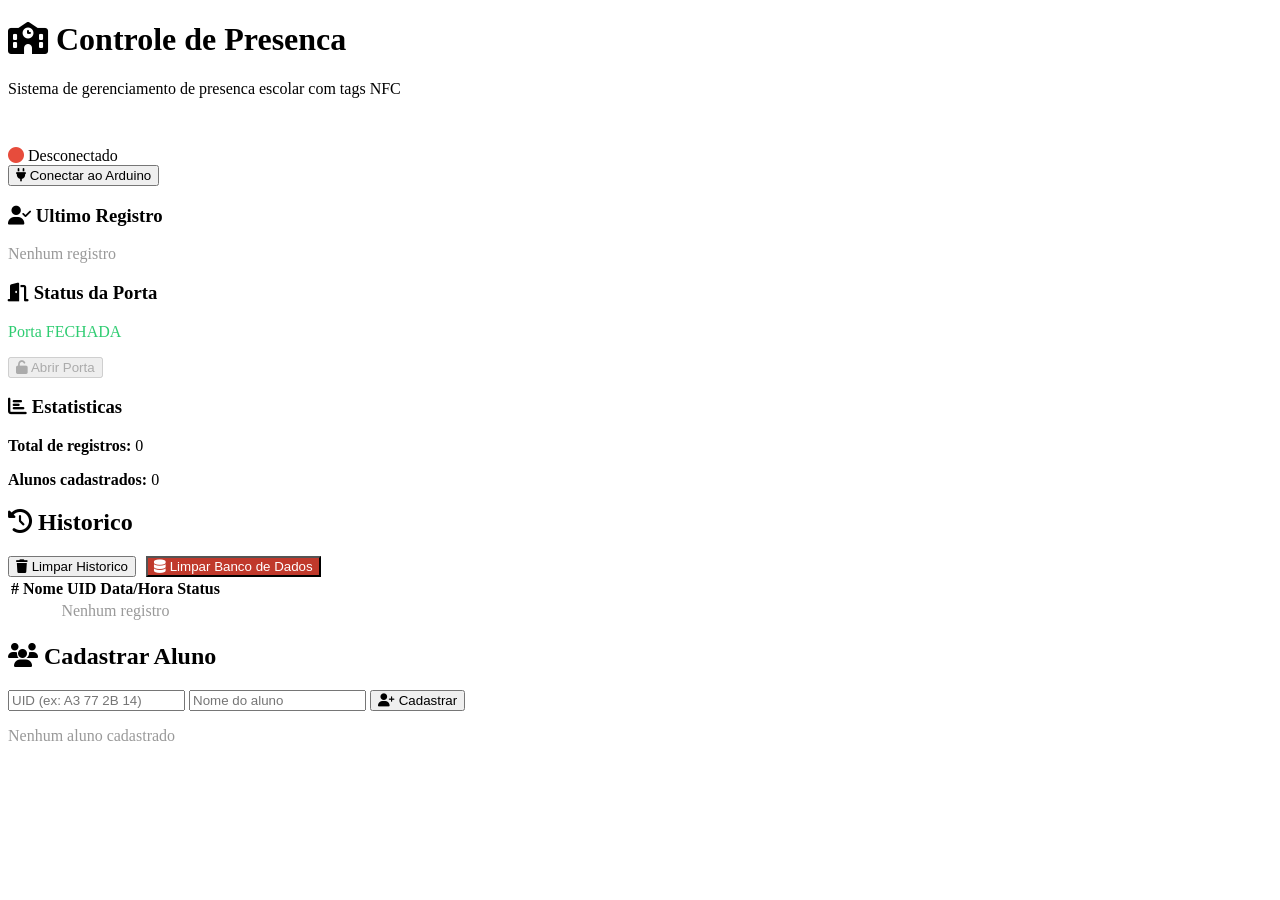
==== index.html @ 2f90388e "." ====
<!DOCTYPE html>
<html lang="pt-BR">
<head>
  <meta charset="UTF-8">
  <meta name="viewport" content="width=device-width, initial-scale=1.0">
  <title>Controle de Presenca - Escola</title>
  <link rel="stylesheet" href="css/style.css">
  <link rel="stylesheet" href="https://cdnjs.cloudflare.com/ajax/libs/font-awesome/6.4.0/css/all.min.css">
</head>
<body>
  <div class="container">
    <header>
      <h1><i class="fas fa-school"></i> Controle de Presenca</h1>
      <p>Sistema de gerenciamento de presenca escolar com tags NFC</p>
      <div id="firebase-status" style="font-size:0.9rem;background:rgba(255,255,255,0.2);padding:8px 15px;border-radius:5px;margin-top:10px;color:#fff;">
        Conectando ao Firebase...
      </div>
    </header>

    <div class="status-bar">
      <div id="connectionStatus">
        <i class="fas fa-circle" style="color: #e74c3c;"></i> Desconectado
      </div>
      <button id="connectBtn" class="btn btn-success">
        <i class="fas fa-plug"></i> Conectar ao Arduino
      </button>
    </div>

    <div class="dashboard">
      <div class="card">
        <h3><i class="fas fa-user-check"></i> Ultimo Registro</h3>
        <div id="ultimoAcesso">
          <p style="color: #999;">Nenhum registro</p>
        </div>
      </div>
      <div class="card">
        <h3><i class="fas fa-door-open"></i> Status da Porta</h3>
        <div id="statusPorta">
          <p style="color: #2ecc71;"> Porta FECHADA</p>
        </div>
        <button id="togglePortaBtn" class="btn btn-warning" disabled>
          <i class="fas fa-unlock"></i> Abrir Porta
        </button>
      </div>
      <div class="card">
        <h3><i class="fas fa-chart-bar"></i> Estatisticas</h3>
        <div id="estatisticas">
          <p><strong>Total de registros:</strong> <span id="totalAcessos">0</span></p>
          <p><strong>Alunos cadastrados:</strong> <span id="totalTags">0</span></p>
        </div>
      </div>
    </div>

    <div class="logs-section">
      <div class="logs-header">
        <h2><i class="fas fa-history"></i> Historico</h2>
        <div style="display:flex; gap:10px; flex-wrap:wrap;">
          <button id="limparLogsBtn" class="btn btn-danger">
            <i class="fas fa-trash"></i> Limpar Historico
          </button>
          <button id="limparFirebaseBtn" class="btn btn-danger" style="background:#c0392b;color:white;">
            <i class="fas fa-database"></i> Limpar Banco de Dados
          </button>
        </div>
      </div>
      <table>
        <thead>
          <tr><th>#</th><th>Nome</th><th>UID</th><th>Data/Hora</th><th>Status</th></tr>
        </thead>
        <tbody id="logsBody">
          <tr><td colspan="5" style="text-align:center;color:#999;">Nenhum registro</td></tr>
        </tbody>
      </table>
    </div>

    <div class="tags-section">
      <h2><i class="fas fa-users"></i> Cadastrar Aluno</h2>
      <div class="tags-control">
        <input type="text" id="novaTagUid" placeholder="UID (ex: A3 77 2B 14)" />
        <input type="text" id="novaTagNome" placeholder="Nome do aluno" />
        <button id="addTagBtn" class="btn btn-success"><i class="fas fa-user-plus"></i> Cadastrar</button>
      </div>
      <div id="tagsList">
        <p style="color: #999;">Nenhum aluno cadastrado</p>
      </div>
    </div>
  </div>

  <script src="js/script.js"></script>
</body>
</html>
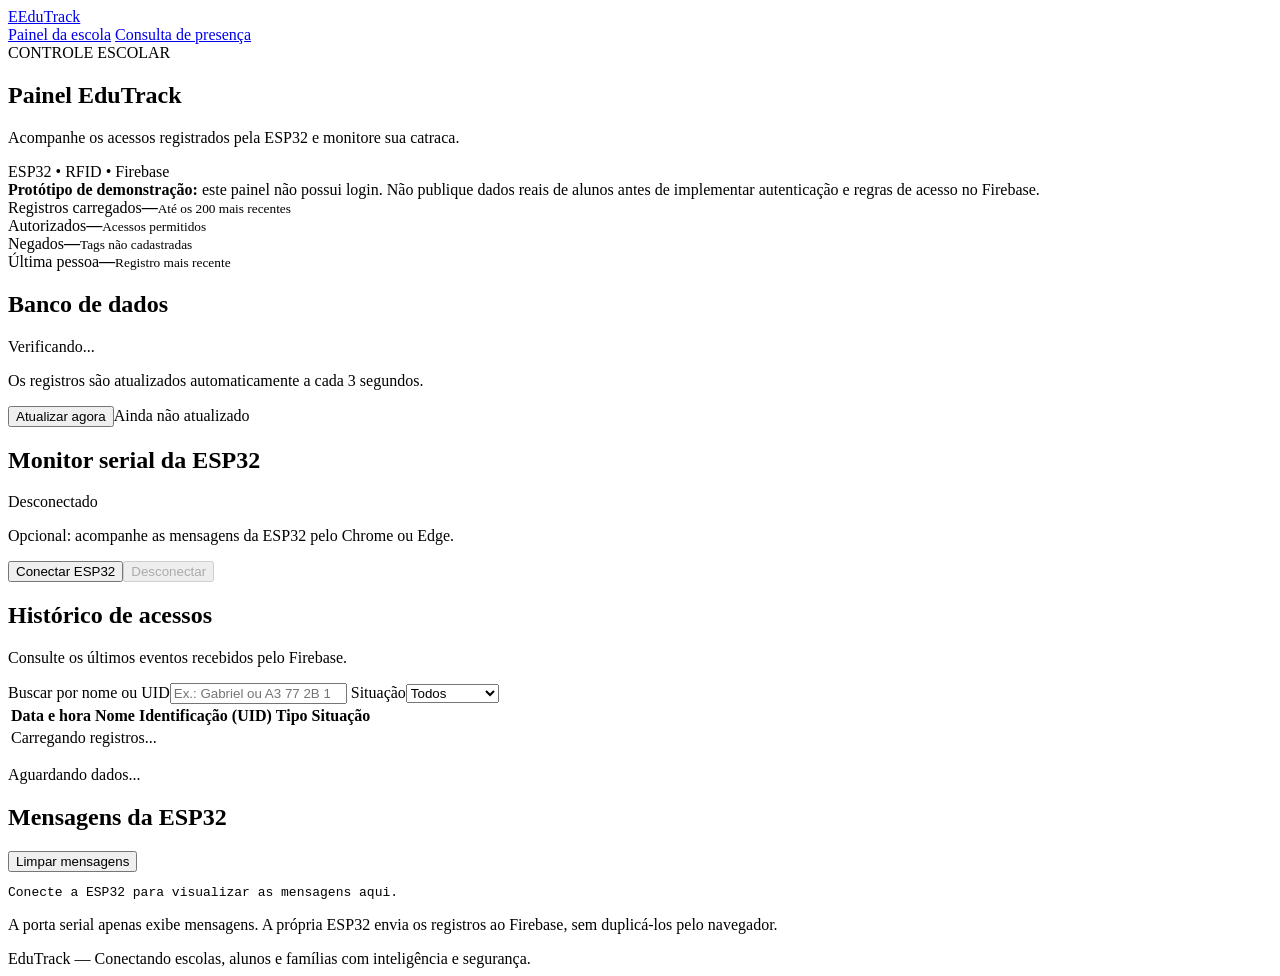
==== commit cf41570a: ".." ====
--- a/index.html
+++ b/index.html
@@ -1,91 +1,81 @@
+
 <!DOCTYPE html>
 <html lang="pt-BR">
 <head>
   <meta charset="UTF-8">
   <meta name="viewport" content="width=device-width, initial-scale=1.0">
-  <title>Controle de Presenca - Escola</title>
+  <meta name="description" content="Painel de controle do sistema escolar EduTrack">
+  <title>EduTrack | Controle da escola</title>
   <link rel="stylesheet" href="css/style.css">
-  <link rel="stylesheet" href="https://cdnjs.cloudflare.com/ajax/libs/font-awesome/6.4.0/css/all.min.css">
+  <script src="js/script.js" defer></script>
 </head>
 <body>
-  <div class="container">
-    <header>
-      <h1><i class="fas fa-school"></i> Controle de Presenca</h1>
-      <p>Sistema de gerenciamento de presenca escolar com tags NFC</p>
-      <div id="firebase-status" style="font-size:0.9rem;background:rgba(255,255,255,0.2);padding:8px 15px;border-radius:5px;margin-top:10px;color:#fff;">
-        Conectando ao Firebase...
+  <header class="topo">
+    <div class="container barra-topo">
+      <a class="marca" href="index.html"><span class="marca-icone">E</span>Edu<span>Track</span></a>
+      <nav class="navegacao" aria-label="Navegação principal">
+        <a class="ativo" href="index.html" aria-current="page">Painel da escola</a>
+        <a href="consulta.html">Consulta de presença</a>
+      </nav>
+    </div>
+  </header>
+
+  <main class="container">
+    <section class="apresentacao">
+      <div>
+        <span class="sobretitulo">CONTROLE ESCOLAR</span>
+        <h1>Painel EduTrack</h1>
+        <p>Acompanhe os acessos registrados pela ESP32 e monitore sua catraca.</p>
       </div>
-    </header>
+      <div class="selo">ESP32 • RFID • Firebase</div>
+    </section>
 
-    <div class="status-bar">
-      <div id="connectionStatus">
-        <i class="fas fa-circle" style="color: #e74c3c;"></i> Desconectado
-      </div>
-      <button id="connectBtn" class="btn btn-success">
-        <i class="fas fa-plug"></i> Conectar ao Arduino
-      </button>
+    <div class="aviso" role="note">
+      <strong>Protótipo de demonstração:</strong> este painel não possui login. Não publique dados reais de alunos antes de implementar autenticação e regras de acesso no Firebase.
     </div>
 
-    <div class="dashboard">
-      <div class="card">
-        <h3><i class="fas fa-user-check"></i> Ultimo Registro</h3>
-        <div id="ultimoAcesso">
-          <p style="color: #999;">Nenhum registro</p>
-        </div>
+    <section class="metricas" aria-label="Resumo dos registros carregados">
+      <article class="cartao metrica"><span>Registros carregados</span><strong id="totalRegistros">—</strong><small>Até os 200 mais recentes</small></article>
+      <article class="cartao metrica"><span>Autorizados</span><strong id="totalAutorizados">—</strong><small>Acessos permitidos</small></article>
+      <article class="cartao metrica"><span>Negados</span><strong id="totalNegados">—</strong><small>Tags não cadastradas</small></article>
+      <article class="cartao metrica"><span>Última pessoa</span><strong id="ultimoAcesso" class="nome-metrica">—</strong><small>Registro mais recente</small></article>
+    </section>
+
+    <section class="grade-paineis" aria-label="Estado das conexões">
+      <article class="cartao painel">
+        <div class="painel-cabecalho"><h2>Banco de dados</h2><span id="statusFirebase" class="indicador">Verificando...</span></div>
+        <p>Os registros são atualizados automaticamente a cada 3 segundos.</p>
+        <div class="linha-acoes"><button id="btnAtualizar" class="botao" type="button">Atualizar agora</button><span id="atualizadoEm" class="texto-suave">Ainda não atualizado</span></div>
+      </article>
+      <article class="cartao painel">
+        <div class="painel-cabecalho"><h2>Monitor serial da ESP32</h2><span id="statusSerial" class="indicador">Desconectado</span></div>
+        <p>Opcional: acompanhe as mensagens da ESP32 pelo Chrome ou Edge.</p>
+        <div class="linha-acoes"><button id="btnConectar" class="botao" type="button">Conectar ESP32</button><button id="btnDesconectar" class="botao botao-secundario" type="button" disabled>Desconectar</button></div>
+      </article>
+    </section>
+
+    <section class="cartao secao-tabela">
+      <div class="secao-titulo"><div><h2>Histórico de acessos</h2><p>Consulte os últimos eventos recebidos pelo Firebase.</p></div></div>
+      <div class="filtros">
+        <label class="campo">Buscar por nome ou UID<input id="filtroBusca" type="search" placeholder="Ex.: Gabriel ou A3 77 2B 14" autocomplete="off"></label>
+        <label class="campo">Situação<select id="filtroStatus"><option value="TODOS">Todos</option><option value="AUTORIZADO">Autorizados</option><option value="NEGADO">Negados</option></select></label>
       </div>
-      <div class="card">
-        <h3><i class="fas fa-door-open"></i> Status da Porta</h3>
-        <div id="statusPorta">
-          <p style="color: #2ecc71;"> Porta FECHADA</p>
-        </div>
-        <button id="togglePortaBtn" class="btn btn-warning" disabled>
-          <i class="fas fa-unlock"></i> Abrir Porta
-        </button>
+      <div class="tabela-scroll">
+        <table>
+          <thead><tr><th>Data e hora</th><th>Nome</th><th>Identificação (UID)</th><th>Tipo</th><th>Situação</th></tr></thead>
+          <tbody id="tabelaRegistros"><tr><td colspan="5" class="vazio">Carregando registros...</td></tr></tbody>
+        </table>
       </div>
-      <div class="card">
-        <h3><i class="fas fa-chart-bar"></i> Estatisticas</h3>
-        <div id="estatisticas">
-          <p><strong>Total de registros:</strong> <span id="totalAcessos">0</span></p>
-          <p><strong>Alunos cadastrados:</strong> <span id="totalTags">0</span></p>
-        </div>
-      </div>
-    </div>
+      <p class="rodape-tabela" id="infoTabela" aria-live="polite">Aguardando dados...</p>
+    </section>
 
-    <div class="logs-section">
-      <div class="logs-header">
-        <h2><i class="fas fa-history"></i> Historico</h2>
-        <div style="display:flex; gap:10px; flex-wrap:wrap;">
-          <button id="limparLogsBtn" class="btn btn-danger">
-            <i class="fas fa-trash"></i> Limpar Historico
-          </button>
-          <button id="limparFirebaseBtn" class="btn btn-danger" style="background:#c0392b;color:white;">
-            <i class="fas fa-database"></i> Limpar Banco de Dados
-          </button>
-        </div>
-      </div>
-      <table>
-        <thead>
-          <tr><th>#</th><th>Nome</th><th>UID</th><th>Data/Hora</th><th>Status</th></tr>
-        </thead>
-        <tbody id="logsBody">
-          <tr><td colspan="5" style="text-align:center;color:#999;">Nenhum registro</td></tr>
-        </tbody>
-      </table>
-    </div>
+    <section class="cartao painel painel-serial">
+      <div class="painel-cabecalho"><h2>Mensagens da ESP32</h2><button id="btnLimparLog" class="botao botao-secundario" type="button">Limpar mensagens</button></div>
+      <pre id="logSerial" class="terminal" aria-live="off">Conecte a ESP32 para visualizar as mensagens aqui.</pre>
+      <p class="texto-suave">A porta serial apenas exibe mensagens. A própria ESP32 envia os registros ao Firebase, sem duplicá-los pelo navegador.</p>
+    </section>
+  </main>
 
-    <div class="tags-section">
-      <h2><i class="fas fa-users"></i> Cadastrar Aluno</h2>
-      <div class="tags-control">
-        <input type="text" id="novaTagUid" placeholder="UID (ex: A3 77 2B 14)" />
-        <input type="text" id="novaTagNome" placeholder="Nome do aluno" />
-        <button id="addTagBtn" class="btn btn-success"><i class="fas fa-user-plus"></i> Cadastrar</button>
-      </div>
-      <div id="tagsList">
-        <p style="color: #999;">Nenhum aluno cadastrado</p>
-      </div>
-    </div>
-  </div>
-
-  <script src="js/script.js"></script>
+  <footer class="rodape">EduTrack — Conectando escolas, alunos e famílias com inteligência e segurança.</footer>
 </body>
-</html>+</html>
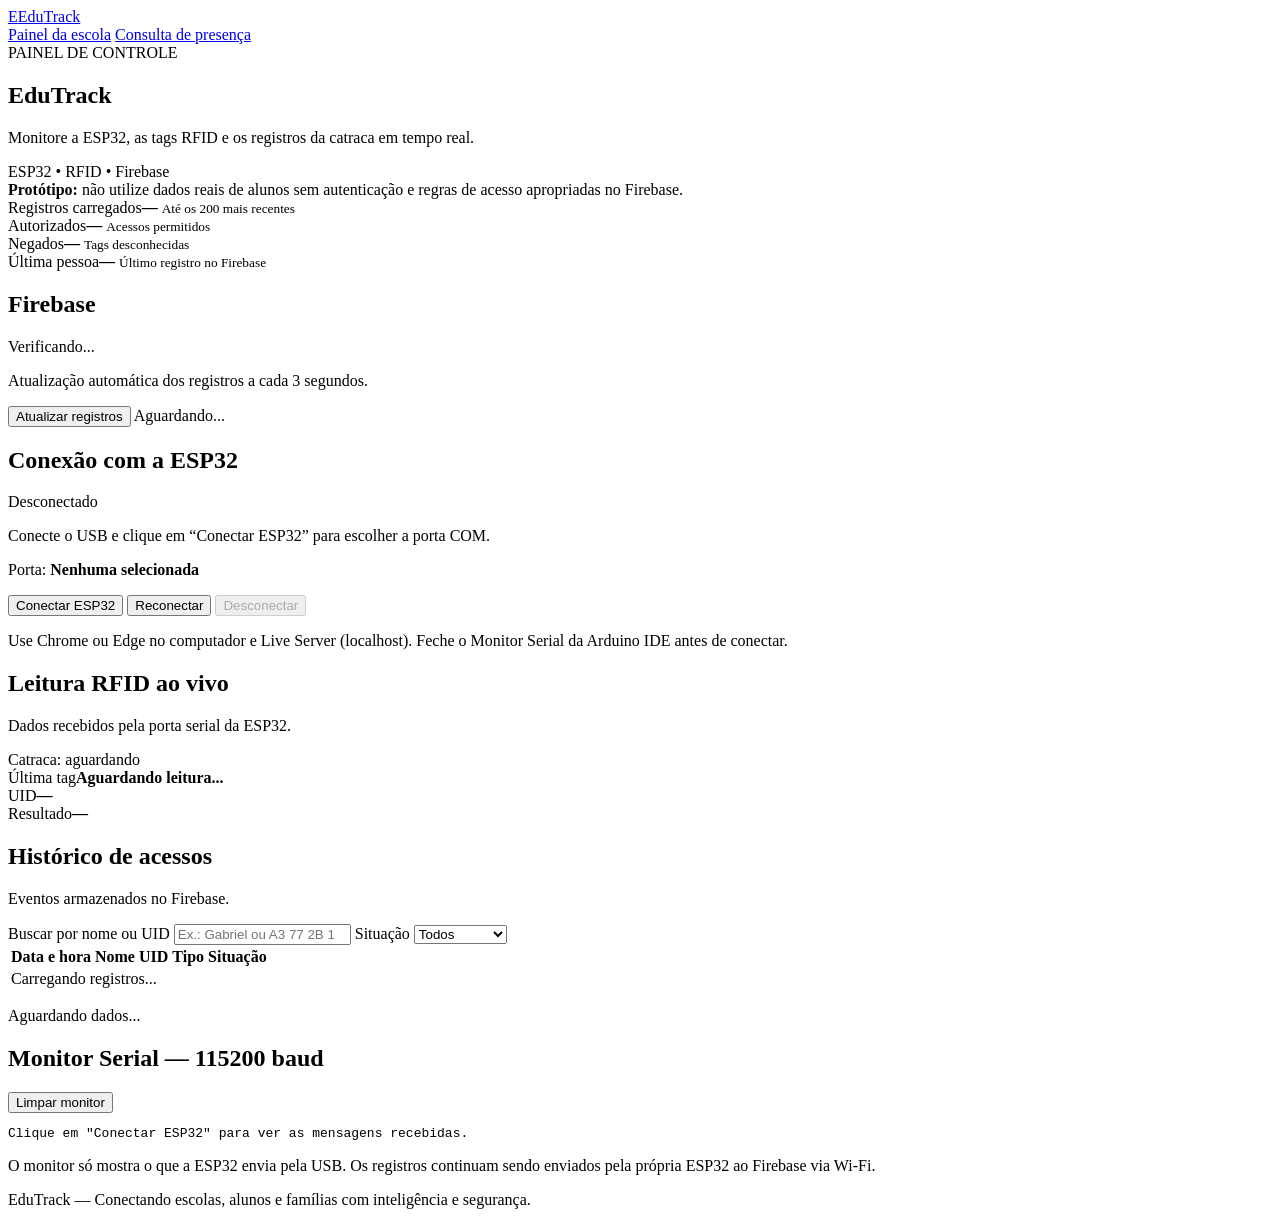
==== commit 1dcd0899: "..." ====
--- a/index.html
+++ b/index.html
@@ -1,18 +1,19 @@
-
 <!DOCTYPE html>
 <html lang="pt-BR">
 <head>
   <meta charset="UTF-8">
   <meta name="viewport" content="width=device-width, initial-scale=1.0">
-  <meta name="description" content="Painel de controle do sistema escolar EduTrack">
-  <title>EduTrack | Controle da escola</title>
+  <meta name="description" content="Painel EduTrack de controle escolar com ESP32 e RFID">
+  <title>EduTrack | Controle da Escola</title>
   <link rel="stylesheet" href="css/style.css">
   <script src="js/script.js" defer></script>
 </head>
 <body>
   <header class="topo">
     <div class="container barra-topo">
-      <a class="marca" href="index.html"><span class="marca-icone">E</span>Edu<span>Track</span></a>
+      <a class="marca" href="index.html">
+        <span class="marca-icone">E</span>Edu<span>Track</span>
+      </a>
       <nav class="navegacao" aria-label="Navegação principal">
         <a class="ativo" href="index.html" aria-current="page">Painel da escola</a>
         <a href="consulta.html">Consulta de presença</a>
@@ -23,56 +24,114 @@
   <main class="container">
     <section class="apresentacao">
       <div>
-        <span class="sobretitulo">CONTROLE ESCOLAR</span>
-        <h1>Painel EduTrack</h1>
-        <p>Acompanhe os acessos registrados pela ESP32 e monitore sua catraca.</p>
+        <span class="sobretitulo">PAINEL DE CONTROLE</span>
+        <h1>EduTrack</h1>
+        <p>Monitore a ESP32, as tags RFID e os registros da catraca em tempo real.</p>
       </div>
       <div class="selo">ESP32 • RFID • Firebase</div>
     </section>
 
     <div class="aviso" role="note">
-      <strong>Protótipo de demonstração:</strong> este painel não possui login. Não publique dados reais de alunos antes de implementar autenticação e regras de acesso no Firebase.
+      <strong>Protótipo:</strong> não utilize dados reais de alunos sem autenticação
+      e regras de acesso apropriadas no Firebase.
     </div>
 
-    <section class="metricas" aria-label="Resumo dos registros carregados">
-      <article class="cartao metrica"><span>Registros carregados</span><strong id="totalRegistros">—</strong><small>Até os 200 mais recentes</small></article>
-      <article class="cartao metrica"><span>Autorizados</span><strong id="totalAutorizados">—</strong><small>Acessos permitidos</small></article>
-      <article class="cartao metrica"><span>Negados</span><strong id="totalNegados">—</strong><small>Tags não cadastradas</small></article>
-      <article class="cartao metrica"><span>Última pessoa</span><strong id="ultimoAcesso" class="nome-metrica">—</strong><small>Registro mais recente</small></article>
+    <section class="metricas" aria-label="Resumo dos registros do Firebase">
+      <article class="cartao metrica">
+        <span>Registros carregados</span><strong id="totalRegistros">—</strong>
+        <small>Até os 200 mais recentes</small>
+      </article>
+      <article class="cartao metrica">
+        <span>Autorizados</span><strong id="totalAutorizados">—</strong>
+        <small>Acessos permitidos</small>
+      </article>
+      <article class="cartao metrica">
+        <span>Negados</span><strong id="totalNegados">—</strong>
+        <small>Tags desconhecidas</small>
+      </article>
+      <article class="cartao metrica">
+        <span>Última pessoa</span><strong id="ultimoAcesso" class="nome-metrica">—</strong>
+        <small>Último registro no Firebase</small>
+      </article>
     </section>
 
     <section class="grade-paineis" aria-label="Estado das conexões">
       <article class="cartao painel">
-        <div class="painel-cabecalho"><h2>Banco de dados</h2><span id="statusFirebase" class="indicador">Verificando...</span></div>
-        <p>Os registros são atualizados automaticamente a cada 3 segundos.</p>
-        <div class="linha-acoes"><button id="btnAtualizar" class="botao" type="button">Atualizar agora</button><span id="atualizadoEm" class="texto-suave">Ainda não atualizado</span></div>
+        <div class="painel-cabecalho">
+          <h2>Firebase</h2>
+          <span id="statusFirebase" class="indicador">Verificando...</span>
+        </div>
+        <p>Atualização automática dos registros a cada 3 segundos.</p>
+        <div class="linha-acoes">
+          <button id="btnAtualizar" class="botao" type="button">Atualizar registros</button>
+          <span id="atualizadoEm" class="texto-suave">Aguardando...</span>
+        </div>
       </article>
-      <article class="cartao painel">
-        <div class="painel-cabecalho"><h2>Monitor serial da ESP32</h2><span id="statusSerial" class="indicador">Desconectado</span></div>
-        <p>Opcional: acompanhe as mensagens da ESP32 pelo Chrome ou Edge.</p>
-        <div class="linha-acoes"><button id="btnConectar" class="botao" type="button">Conectar ESP32</button><button id="btnDesconectar" class="botao botao-secundario" type="button" disabled>Desconectar</button></div>
+
+      <article class="cartao painel painel-conexao">
+        <div class="painel-cabecalho">
+          <h2>Conexão com a ESP32</h2>
+          <span id="statusSerial" class="indicador" role="status">Desconectado</span>
+        </div>
+        <p id="mensagemSerial">Conecte o USB e clique em “Conectar ESP32” para escolher a porta COM.</p>
+        <p class="porta-conectada">Porta: <strong id="nomePortaSerial">Nenhuma selecionada</strong></p>
+        <div class="linha-acoes">
+          <button id="btnConectar" class="botao" type="button">Conectar ESP32</button>
+          <button id="btnReconectar" class="botao botao-secundario" type="button">Reconectar</button>
+          <button id="btnDesconectar" class="botao botao-secundario" type="button" disabled>Desconectar</button>
+        </div>
+        <p class="dica-serial">Use Chrome ou Edge no computador e Live Server (localhost). Feche o Monitor Serial da Arduino IDE antes de conectar.</p>
       </article>
     </section>
 
+    <section class="cartao painel leitura-ao-vivo" aria-label="Último evento da porta serial">
+      <div class="secao-titulo">
+        <div><h2>Leitura RFID ao vivo</h2><p>Dados recebidos pela porta serial da ESP32.</p></div>
+        <span id="statusCatraca" class="indicador">Catraca: aguardando</span>
+      </div>
+      <div class="ao-vivo-dados">
+        <div><span>Última tag</span><strong id="ultimaTagSerial">Aguardando leitura...</strong></div>
+        <div><span>UID</span><strong id="ultimoUidSerial">—</strong></div>
+        <div><span>Resultado</span><strong id="ultimoStatusSerial">—</strong></div>
+      </div>
+    </section>
+
     <section class="cartao secao-tabela">
-      <div class="secao-titulo"><div><h2>Histórico de acessos</h2><p>Consulte os últimos eventos recebidos pelo Firebase.</p></div></div>
+      <div class="secao-titulo">
+        <div><h2>Histórico de acessos</h2><p>Eventos armazenados no Firebase.</p></div>
+      </div>
       <div class="filtros">
-        <label class="campo">Buscar por nome ou UID<input id="filtroBusca" type="search" placeholder="Ex.: Gabriel ou A3 77 2B 14" autocomplete="off"></label>
-        <label class="campo">Situação<select id="filtroStatus"><option value="TODOS">Todos</option><option value="AUTORIZADO">Autorizados</option><option value="NEGADO">Negados</option></select></label>
+        <label class="campo">Buscar por nome ou UID
+          <input id="filtroBusca" type="search" placeholder="Ex.: Gabriel ou A3 77 2B 14" autocomplete="off">
+        </label>
+        <label class="campo">Situação
+          <select id="filtroStatus">
+            <option value="TODOS">Todos</option>
+            <option value="AUTORIZADO">Autorizados</option>
+            <option value="NEGADO">Negados</option>
+          </select>
+        </label>
       </div>
       <div class="tabela-scroll">
         <table>
-          <thead><tr><th>Data e hora</th><th>Nome</th><th>Identificação (UID)</th><th>Tipo</th><th>Situação</th></tr></thead>
-          <tbody id="tabelaRegistros"><tr><td colspan="5" class="vazio">Carregando registros...</td></tr></tbody>
+          <thead>
+            <tr><th>Data e hora</th><th>Nome</th><th>UID</th><th>Tipo</th><th>Situação</th></tr>
+          </thead>
+          <tbody id="tabelaRegistros">
+            <tr><td colspan="5" class="vazio">Carregando registros...</td></tr>
+          </tbody>
         </table>
       </div>
       <p class="rodape-tabela" id="infoTabela" aria-live="polite">Aguardando dados...</p>
     </section>
 
     <section class="cartao painel painel-serial">
-      <div class="painel-cabecalho"><h2>Mensagens da ESP32</h2><button id="btnLimparLog" class="botao botao-secundario" type="button">Limpar mensagens</button></div>
-      <pre id="logSerial" class="terminal" aria-live="off">Conecte a ESP32 para visualizar as mensagens aqui.</pre>
-      <p class="texto-suave">A porta serial apenas exibe mensagens. A própria ESP32 envia os registros ao Firebase, sem duplicá-los pelo navegador.</p>
+      <div class="painel-cabecalho">
+        <h2>Monitor Serial — 115200 baud</h2>
+        <button id="btnLimparLog" class="botao botao-secundario" type="button">Limpar monitor</button>
+      </div>
+      <pre id="logSerial" class="terminal">Clique em "Conectar ESP32" para ver as mensagens recebidas.</pre>
+      <p class="texto-suave">O monitor só mostra o que a ESP32 envia pela USB. Os registros continuam sendo enviados pela própria ESP32 ao Firebase via Wi-Fi.</p>
     </section>
   </main>
 
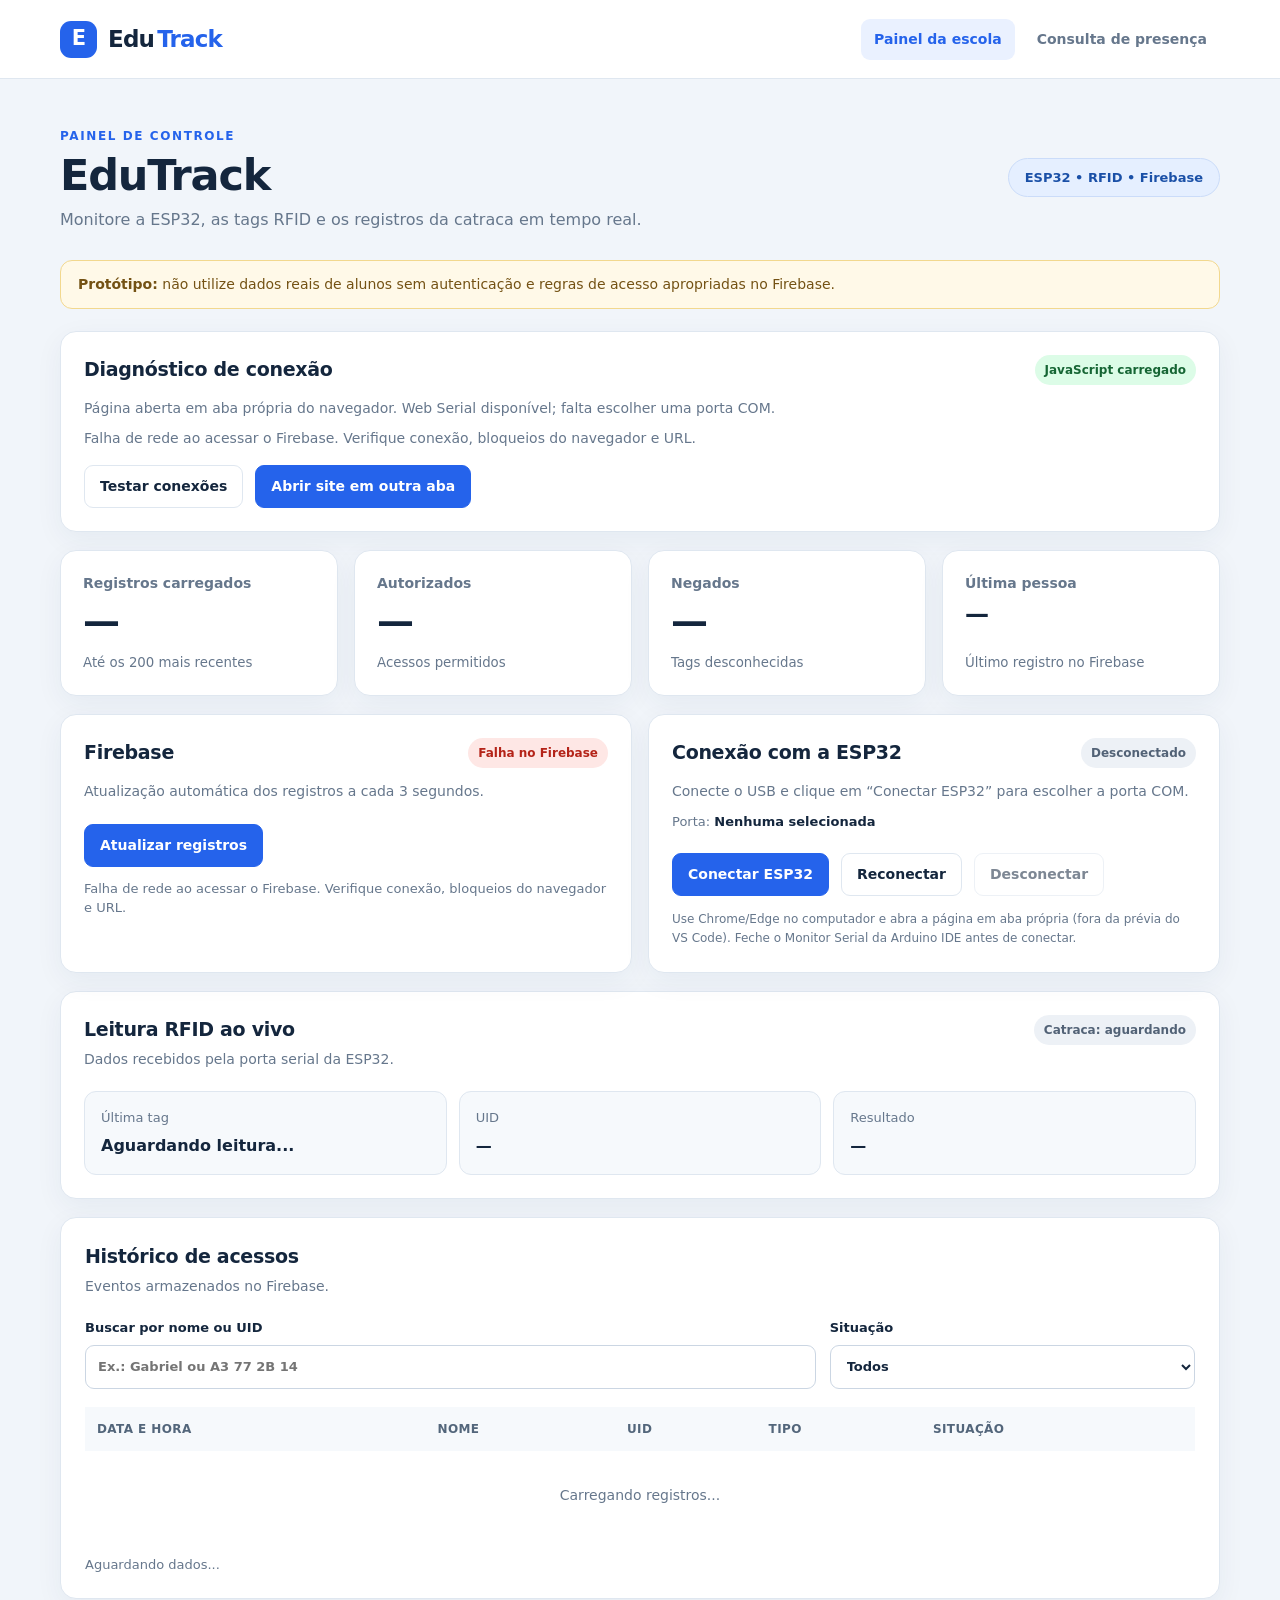
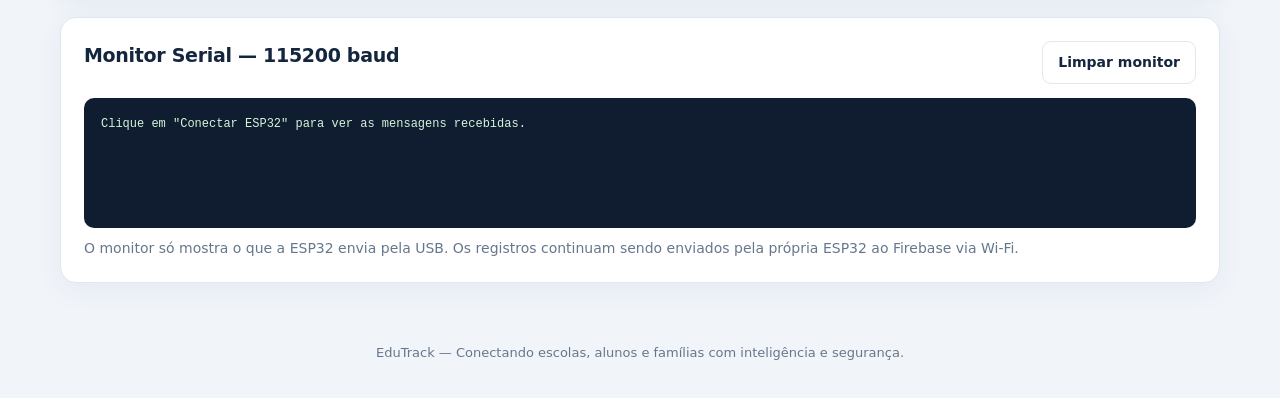
==== commit 62b1e729: "." ====
--- a/index.html
+++ b/index.html
@@ -5,8 +5,160 @@
   <meta name="viewport" content="width=device-width, initial-scale=1.0">
   <meta name="description" content="Painel EduTrack de controle escolar com ESP32 e RFID">
   <title>EduTrack | Controle da Escola</title>
-  <link rel="stylesheet" href="css/style.css">
-  <script src="js/script.js" defer></script>
+  <style>
+:root {
+  color-scheme: light;
+  --fundo: #f1f5fa;
+  --cartao: #ffffff;
+  --texto: #14263d;
+  --suave: #66778c;
+  --azul: #2563eb;
+  --azul-escuro: #174bb6;
+  --borda: #dfe7f0;
+  --verde: #15803d;
+  --vermelho: #b42318;
+  --sombra: 0 8px 28px rgba(24, 48, 83, .055);
+}
+
+* { box-sizing: border-box; }
+html { scroll-behavior: smooth; }
+body { margin: 0; background: var(--fundo); color: var(--texto); font: 16px/1.5 system-ui, -apple-system, BlinkMacSystemFont, "Segoe UI", sans-serif; }
+a { color: inherit; }
+button, input, select { font: inherit; }
+button { cursor: pointer; }
+button:disabled { cursor: not-allowed; opacity: .55; }
+.container { width: min(1160px, calc(100% - 36px)); margin: 0 auto; }
+
+.topo { background: #fff; border-bottom: 1px solid var(--borda); }
+.barra-topo { display: flex; align-items: center; justify-content: space-between; gap: 24px; min-height: 78px; }
+.marca { display: inline-flex; align-items: center; gap: 3px; text-decoration: none; font-size: 23px; font-weight: 800; letter-spacing: -.8px; white-space: nowrap; }
+.marca > span:last-child { color: var(--azul); }
+.marca-icone { display: grid; place-items: center; width: 37px; height: 37px; margin-right: 8px; border-radius: 11px; background: var(--azul); color: #fff; font-size: 21px; }
+.navegacao { display: flex; align-items: center; flex-wrap: wrap; gap: 9px; }
+.navegacao a { color: var(--suave); text-decoration: none; font-size: 14px; font-weight: 650; padding: 10px 13px; border-radius: 9px; }
+.navegacao a:hover, .navegacao a.ativo { color: var(--azul); background: #eaf1ff; }
+
+.apresentacao { display: flex; align-items: center; justify-content: space-between; gap: 20px; padding: 44px 0 28px; }
+.sobretitulo { font-size: 12px; color: var(--azul); font-weight: 800; letter-spacing: 1.6px; }
+h1 { margin: 4px 0 8px; font-size: clamp(30px, 4vw, 43px); line-height: 1.15; letter-spacing: -1.2px; }
+h2 { font-size: 19px; letter-spacing: -.3px; margin: 0 0 6px; }
+p { margin: 0; }
+.apresentacao p, .painel p, .bloco-consulta > p, .secao-titulo p { color: var(--suave); }
+.selo { background: #e5efff; color: #1a50a7; border: 1px solid #cbdcf9; border-radius: 30px; padding: 9px 16px; font-weight: 750; font-size: 13px; white-space: nowrap; }
+.aviso { border: 1px solid #f2d88e; background: #fff9e8; border-radius: 12px; color: #745214; padding: 13px 17px; margin-bottom: 22px; font-size: 14px; }
+.cartao { background: var(--cartao); border: 1px solid var(--borda); border-radius: 16px; box-shadow: var(--sombra); }
+
+.metricas { display: grid; grid-template-columns: repeat(4, minmax(0, 1fr)); gap: 16px; margin-bottom: 18px; }
+.metrica { display: flex; flex-direction: column; min-height: 144px; padding: 22px; }
+.metrica > span { color: var(--suave); font-size: 14px; font-weight: 600; }
+.metrica strong { font-size: 37px; margin-top: 5px; letter-spacing: -1.5px; line-height: 1.25; }
+.metrica .nome-metrica { font-size: 24px; overflow-wrap: anywhere; letter-spacing: -.6px; }
+.metrica small { color: var(--suave); margin-top: auto; padding-top: 8px; }
+.grade-paineis { display: grid; grid-template-columns: 1fr 1fr; gap: 16px; margin-bottom: 18px; }
+.painel { padding: 23px; }
+.painel-cabecalho, .secao-titulo { display: flex; justify-content: space-between; align-items: flex-start; gap: 12px; }
+.painel-cabecalho { margin-bottom: 8px; }
+.painel p { font-size: 14px; }
+.indicador { display: inline-block; border-radius: 25px; background: #edf1f6; color: #526276; font-weight: 700; font-size: 12px; padding: 6px 10px; white-space: nowrap; }
+.indicador.ok { background: #dcfce7; color: #166534; }
+.indicador.erro { background: #fee7e5; color: #b42318; }
+.linha-acoes { display: flex; align-items: center; flex-wrap: wrap; gap: 12px; margin-top: 22px; }
+.botao { display: inline-flex; justify-content: center; align-items: center; border: 1px solid var(--azul); border-radius: 9px; background: var(--azul); color: #fff; padding: 10px 15px; font-size: 14px; font-weight: 750; text-decoration: none; transition: background .15s ease; }
+.botao:hover:not(:disabled) { background: var(--azul-escuro); }
+.botao-secundario { background: #fff; color: var(--texto); border-color: var(--borda); }
+.botao-secundario:hover:not(:disabled) { background: #f4f7fb; }
+.texto-suave { color: var(--suave); font-size: 13px; }
+
+.secao-tabela { padding: 24px; margin-bottom: 18px; }
+.secao-titulo { margin-bottom: 21px; }
+.secao-titulo p { font-size: 14px; }
+.filtros { display: grid; grid-template-columns: 2fr 1fr; gap: 14px; margin-bottom: 18px; }
+.campo { display: flex; flex-direction: column; gap: 7px; font-weight: 650; font-size: 13px; }
+.campo input, .campo select { width: 100%; height: 44px; border: 1px solid #cbd6e3; border-radius: 9px; background: #fff; color: var(--texto); padding: 0 12px; outline: none; }
+.campo input:focus, .campo select:focus { border-color: var(--azul); box-shadow: 0 0 0 3px #dbeafe; }
+.tabela-scroll { overflow-x: auto; }
+table { width: 100%; border-collapse: collapse; text-align: left; min-width: 680px; }
+th { color: #53667b; background: #f6f9fc; font-size: 12px; text-transform: uppercase; letter-spacing: .4px; padding: 13px 12px; }
+td { border-bottom: 1px solid #ebf0f5; padding: 14px 12px; font-size: 14px; }
+tr:last-child td { border-bottom: 0; }
+.vazio { text-align: center; color: var(--suave); padding: 34px 12px; }
+.etiqueta { display: inline-block; border-radius: 25px; font-size: 12px; font-weight: 800; padding: 5px 10px; }
+.etiqueta.autorizado { color: var(--verde); background: #dcfce7; }
+.etiqueta.negado { color: var(--vermelho); background: #fee7e5; }
+.etiqueta.outro { color: #50637a; background: #ebf0f6; }
+.rodape-tabela { font-size: 13px; color: var(--suave); margin-top: 15px; }
+.painel-serial { margin-bottom: 36px; }
+.terminal { background: #101d30; color: #d4f5db; border-radius: 10px; font-size: 12px; line-height: 1.65; padding: 17px; min-height: 130px; max-height: 280px; overflow: auto; white-space: pre-wrap; overflow-wrap: anywhere; margin: 14px 0 10px; }
+.rodape { color: var(--suave); text-align: center; font-size: 13px; padding: 24px 18px 35px; }
+
+.conteudo-consulta { max-width: 850px; }
+.bloco-consulta, .resultados { padding: 26px; margin-bottom: 20px; }
+.bloco-consulta > p { font-size: 14px; margin-bottom: 22px; }
+.form-consulta { display: grid; grid-template-columns: 1fr auto; align-items: end; gap: 12px; margin-bottom: 12px; }
+.form-consulta .botao { height: 44px; }
+.lista-registros { display: grid; gap: 12px; margin-bottom: 18px; }
+.item-registro { display: flex; align-items: center; justify-content: space-between; gap: 16px; border: 1px solid var(--borda); border-radius: 12px; padding: 17px; }
+.item-registro strong { display: block; }
+.item-registro .detalhes { color: var(--suave); font-size: 13px; margin-top: 5px; overflow-wrap: anywhere; }
+.estado-vazio { color: var(--suave); text-align: center; border: 1px dashed var(--borda); padding: 30px 14px; border-radius: 12px; }
+.resultados > .texto-suave { border-top: 1px solid var(--borda); padding-top: 16px; }
+
+@media (max-width: 850px) {
+  .metricas { grid-template-columns: repeat(2, minmax(0, 1fr)); }
+  .grade-paineis { grid-template-columns: 1fr; }
+}
+@media (max-width: 560px) {
+  .barra-topo, .apresentacao { flex-direction: column; align-items: flex-start; }
+  .barra-topo { padding: 15px 0; gap: 12px; }
+  .navegacao { width: 100%; }
+  .navegacao a { padding: 9px 10px; font-size: 13px; }
+  .apresentacao { gap: 14px; padding: 27px 0 20px; }
+  .metricas { gap: 10px; }
+  .metrica { min-height: 132px; padding: 16px; }
+  .metrica strong { font-size: 30px; }
+  .metrica .nome-metrica { font-size: 19px; }
+  .painel, .secao-tabela, .bloco-consulta, .resultados { padding: 18px; }
+  .painel-cabecalho { flex-wrap: wrap; }
+  .filtros, .form-consulta { grid-template-columns: 1fr; }
+  .form-consulta .botao { width: 100%; }
+  .item-registro { align-items: flex-start; flex-direction: column; }
+}
+
+/* EDU TRACK - CONEXAO USB E LEITURA AO VIVO */
+.painel-conexao .porta-conectada {
+  margin-top: 10px;
+  font-size: 13px;
+  color: var(--suave);
+}
+.painel-conexao .porta-conectada strong { color: var(--texto); }
+.painel-conexao .dica-serial {
+  margin-top: 14px;
+  font-size: 12px;
+  line-height: 1.6;
+  color: var(--suave);
+}
+.leitura-ao-vivo { margin-bottom: 18px; }
+.ao-vivo-dados {
+  display: grid;
+  grid-template-columns: 1fr 1fr 1fr;
+  gap: 12px;
+  margin-top: 15px;
+}
+.ao-vivo-dados > div { background: #f6f9fc; border: 1px solid var(--borda); border-radius: 12px; padding: 16px; min-width: 0; }
+.ao-vivo-dados span { display: block; color: var(--suave); font-size: 13px; margin-bottom: 6px; }
+.ao-vivo-dados strong { display: block; font-size: 16px; overflow-wrap: anywhere; }
+@media (max-width: 640px) {
+  .ao-vivo-dados { grid-template-columns: 1fr; }
+  .ao-vivo-dados > div { padding: 13px; }
+}
+
+/* DIAGNOSTICO DO CODESPACES */
+.diagnostico { margin-bottom: 18px; }
+.diagnostico #erroDetalhado { margin-top: 9px; overflow-wrap: anywhere; }
+.diagnostico .linha-acoes { margin-top: 16px; }
+
+</style>
+
 </head>
 <body>
   <header class="topo">
@@ -35,6 +187,16 @@
       <strong>Protótipo:</strong> não utilize dados reais de alunos sem autenticação
       e regras de acesso apropriadas no Firebase.
     </div>
+
+    <section class="cartao painel diagnostico" aria-label="Diagnóstico do sistema">
+      <div class="painel-cabecalho"><h2>Diagnóstico de conexão</h2><span id="statusJavaScript" class="indicador">JavaScript não iniciado</span></div>
+      <p id="statusAmbiente" role="status">Verificando como o site foi aberto...</p>
+      <p id="erroDetalhado" class="texto-suave" role="status">Quando ocorrer um erro de Firebase ou USB, ele será exibido aqui.</p>
+      <div class="linha-acoes">
+        <button id="btnDiagnosticar" class="botao botao-secundario" type="button">Testar conexões</button>
+        <a id="linkAbaExterna" class="botao" href="#" target="_blank" rel="noopener noreferrer">Abrir site em outra aba</a>
+      </div>
+    </section>
 
     <section class="metricas" aria-label="Resumo dos registros do Firebase">
       <article class="cartao metrica">
@@ -80,7 +242,7 @@
           <button id="btnReconectar" class="botao botao-secundario" type="button">Reconectar</button>
           <button id="btnDesconectar" class="botao botao-secundario" type="button" disabled>Desconectar</button>
         </div>
-        <p class="dica-serial">Use Chrome ou Edge no computador e Live Server (localhost). Feche o Monitor Serial da Arduino IDE antes de conectar.</p>
+        <p class="dica-serial">Use Chrome/Edge no computador e abra a página em aba própria (fora da prévia do VS Code). Feche o Monitor Serial da Arduino IDE antes de conectar.</p>
       </article>
     </section>
 
@@ -136,5 +298,459 @@
   </main>
 
   <footer class="rodape">EduTrack — Conectando escolas, alunos e famílias com inteligência e segurança.</footer>
+<script>
+// ==========================================================
+// EDUTRACK - PAINEL DA ESCOLA (VS CODE / LIVE SERVER)
+// Web Serial: Chrome ou Edge, em localhost ou HTTPS.
+// ==========================================================
+const FIREBASE_URL = "https://presenciometro-escolar-default-rtdb.firebaseio.com";
+const INTERVALO_ATUALIZACAO = 3000;
+const LIMITE_REGISTROS = 200;
+const BAUD_RATE = 115200; // Mesmo valor de Serial.begin(115200) na ESP32
+
+const el = {
+  tabela: document.getElementById("tabelaRegistros"),
+  busca: document.getElementById("filtroBusca"),
+  filtro: document.getElementById("filtroStatus"),
+  total: document.getElementById("totalRegistros"),
+  autorizados: document.getElementById("totalAutorizados"),
+  negados: document.getElementById("totalNegados"),
+  ultimo: document.getElementById("ultimoAcesso"),
+  firebase: document.getElementById("statusFirebase"),
+  atualizado: document.getElementById("atualizadoEm"),
+  info: document.getElementById("infoTabela"),
+  atualizar: document.getElementById("btnAtualizar"),
+  conectar: document.getElementById("btnConectar"),
+  reconectar: document.getElementById("btnReconectar"),
+  desconectar: document.getElementById("btnDesconectar"),
+  serial: document.getElementById("statusSerial"),
+  mensagemSerial: document.getElementById("mensagemSerial"),
+  nomePorta: document.getElementById("nomePortaSerial"),
+  log: document.getElementById("logSerial"),
+  limparLog: document.getElementById("btnLimparLog"),
+  statusJS: document.getElementById("statusJavaScript"),
+  statusAmbiente: document.getElementById("statusAmbiente"),
+  erroDetalhado: document.getElementById("erroDetalhado"),
+  diagnosticar: document.getElementById("btnDiagnosticar"),
+  abaExterna: document.getElementById("linkAbaExterna"),
+  ultimaTag: document.getElementById("ultimaTagSerial"),
+  ultimoUID: document.getElementById("ultimoUidSerial"),
+  ultimoStatus: document.getElementById("ultimoStatusSerial"),
+  catraca: document.getElementById("statusCatraca")
+};
+
+let registros = [];
+let atualizando = false;
+let portaSerial = null;
+let leitorSerial = null;
+let tarefaLeitura = null;
+let pararLeitura = false;
+let conectando = false;
+let desconectando = false;
+let logLinhas = [];
+
+// ==========================================================
+// FIREBASE / HISTORICO
+// ==========================================================
+function avisarErro(mensagem) {
+  el.erroDetalhado.textContent = mensagem;
+}
+
+function estaEmPreview() {
+  return window.self !== window.top;
+}
+
+function politicaPermiteSerial() {
+  try {
+    const politica = document.permissionsPolicy || document.featurePolicy;
+    return !politica?.allowsFeature || politica.allowsFeature("serial");
+  } catch (_erro) {
+    return true;
+  }
+}
+
+function atualizarDiagnosticoAmbiente() {
+  const seguro = window.isSecureContext;
+  const serial = "serial" in navigator;
+  const enquadrado = estaEmPreview();
+  const permitido = politicaPermiteSerial();
+  const mensagens = [];
+  if (enquadrado) mensagens.push("Visualização interna do VS Code: abra em outra aba para conectar a USB.");
+  else mensagens.push("Página aberta em aba própria do navegador.");
+  if (!seguro) mensagens.push("Origem não segura: use HTTPS ou localhost.");
+  else if (!serial) mensagens.push("Este navegador não oferece Web Serial. Use Chrome ou Edge no computador.");
+  else if (!permitido) mensagens.push("A prévia bloqueia a permissão de porta serial. Abra em outra aba.");
+  else mensagens.push("Web Serial disponível; falta escolher uma porta COM.");
+  el.statusAmbiente.textContent = mensagens.join(" ");
+}
+
+function indicador(elemento, mensagem, classe = "") {
+  elemento.textContent = mensagem;
+  elemento.className = `indicador ${classe}`.trim();
+}
+
+function formatarData(registro) {
+  const numero = Number(registro.timestamp);
+  // millis() da placa não representa data real.
+  if (Number.isFinite(numero) && numero >= 1577836800000 && numero <= Date.now() + 86400000) {
+    return new Date(numero).toLocaleString("pt-BR");
+  }
+  return [registro.data, registro.hora].filter(Boolean).join(" ") || "Sem data";
+}
+
+function ordenarRegistros(a, b) {
+  const ta = Number(a.timestamp);
+  const tb = Number(b.timestamp);
+  const va = Number.isFinite(ta) && ta >= 1577836800000;
+  const vb = Number.isFinite(tb) && tb >= 1577836800000;
+  if (va && vb) return tb - ta;
+  if (va !== vb) return va ? -1 : 1;
+  return b.id.localeCompare(a.id, "pt-BR", { numeric: true });
+}
+
+function celula(linha, texto) {
+  const td = document.createElement("td");
+  td.textContent = String(texto ?? "—");
+  linha.appendChild(td);
+  return td;
+}
+
+function renderizarHistorico() {
+  const busca = el.busca.value.trim().toLocaleLowerCase("pt-BR");
+  const status = el.filtro.value;
+  const filtrados = registros.filter(r => {
+    const coincide = `${r.nome || ""} ${r.uid || ""}`.toLocaleLowerCase("pt-BR").includes(busca);
+    return coincide && (status === "TODOS" || r.status === status);
+  });
+
+  el.tabela.replaceChildren();
+  if (!filtrados.length) {
+    const tr = document.createElement("tr");
+    const td = celula(tr, "Nenhum registro encontrado.");
+    td.colSpan = 5;
+    td.className = "vazio";
+    el.tabela.appendChild(tr);
+  } else {
+    const fragmento = document.createDocumentFragment();
+    filtrados.forEach(r => {
+      const tr = document.createElement("tr");
+      celula(tr, formatarData(r));
+      celula(tr, r.nome || "DESCONHECIDO");
+      celula(tr, r.uid || "—");
+      celula(tr, r.tipo || "—");
+      const td = document.createElement("td");
+      const badge = document.createElement("span");
+      badge.className = "etiqueta " + (r.status === "AUTORIZADO" ? "autorizado" : r.status === "NEGADO" ? "negado" : "outro");
+      badge.textContent = r.status || "SEM STATUS";
+      td.appendChild(badge);
+      tr.appendChild(td);
+      fragmento.appendChild(tr);
+    });
+    el.tabela.appendChild(fragmento);
+  }
+  el.info.textContent = `Exibindo ${filtrados.length} de ${registros.length} registros carregados.`;
+}
+
+async function carregarFirebase() {
+  if (atualizando) return;
+  atualizando = true;
+  el.atualizar.disabled = true;
+  try {
+    const url = `${FIREBASE_URL}/registros.json?orderBy=%22%24key%22&limitToLast=${LIMITE_REGISTROS}`;
+    const controlador = new AbortController();
+    const limite = setTimeout(() => controlador.abort(), 9000);
+    let resposta;
+    try {
+      resposta = await fetch(url, { cache: "no-store", signal: controlador.signal });
+    } finally {
+      clearTimeout(limite);
+    }
+    if (!resposta.ok) {
+      const motivo = (await resposta.text()).slice(0, 180);
+      throw new Error(`HTTP ${resposta.status}: ${motivo}`);
+    }
+    const dados = await resposta.json();
+    registros = Object.entries(dados || {})
+      .filter(([, r]) => r && typeof r === "object")
+      .map(([id, r]) => ({ ...r, id }))
+      .sort(ordenarRegistros);
+
+    el.total.textContent = registros.length;
+    el.autorizados.textContent = registros.filter(r => r.status === "AUTORIZADO").length;
+    el.negados.textContent = registros.filter(r => r.status === "NEGADO").length;
+    el.ultimo.textContent = registros[0]?.nome || "—";
+    renderizarHistorico();
+    indicador(el.firebase, "Conectado", "ok");
+    el.atualizado.textContent = `Atualizado às ${new Date().toLocaleTimeString("pt-BR")}`;
+    avisarErro("Firebase conectado e leitura de registros concluída.");
+  } catch (erro) {
+    console.error("Erro ao ler Firebase:", erro);
+    indicador(el.firebase, "Falha no Firebase", "erro");
+    const detalhe = erro.message || String(erro);
+    let dica = detalhe;
+    if (detalhe.includes("401") || detalhe.includes("Permission denied")) {
+      dica = "Firebase HTTP 401: o banco bloqueou leitura sem autenticação. Use autenticação e regras adequadas; não deixe dados de alunos públicos.";
+    } else if (detalhe.includes("404")) {
+      dica = "Firebase HTTP 404: confira o endereço do Realtime Database.";
+    } else if (detalhe.includes("400")) {
+      dica = "Firebase HTTP 400: verifique os parâmetros da consulta e as regras de índice do banco.";
+    } else if (erro.name === "AbortError") {
+      dica = "Firebase demorou mais de 9 segundos para responder. Verifique a rede e a URL.";
+    } else if (erro instanceof TypeError) {
+      dica = "Falha de rede ao acessar o Firebase. Verifique conexão, bloqueios do navegador e URL.";
+    }
+    el.atualizado.textContent = dica;
+    avisarErro(dica);
+  } finally {
+    atualizando = false;
+    el.atualizar.disabled = false;
+  }
+}
+
+// ==========================================================
+// MONITOR SERIAL: LOG E INTERPRETACAO DAS MENSAGENS DA ESP32
+// ==========================================================
+function log(mensagem) {
+  const hora = new Date().toLocaleTimeString("pt-BR");
+  logLinhas.push(`[${hora}] ${mensagem}`);
+  logLinhas = logLinhas.slice(-120);
+  el.log.textContent = logLinhas.join("\n");
+  el.log.scrollTop = el.log.scrollHeight;
+}
+
+function interpretarLinha(linha) {
+  log(linha);
+
+  if (linha.startsWith("PORTA:")) {
+    const aberta = linha.includes("ABERTA");
+    indicador(el.catraca, aberta ? "Catraca: liberada" : "Catraca: travada", aberta ? "ok" : "");
+  }
+
+  if (linha.startsWith("TAG:")) {
+    // TAG:UID:NOME:TIPO:AUTORIZADO
+    // TAG:UID:DESCONHECIDO:NEGADO
+    const partes = linha.split(":");
+    const status = partes[partes.length - 1] || "—";
+    const uid = partes[1] || "—";
+    const nome = partes[2] || "DESCONHECIDO";
+    el.ultimaTag.textContent = nome;
+    el.ultimoUID.textContent = uid;
+    el.ultimoStatus.textContent = status;
+  }
+}
+
+function navegadorSuportaSerial() {
+  atualizarDiagnosticoAmbiente();
+  if (estaEmPreview() && !politicaPermiteSerial()) {
+    indicador(el.serial, "Bloqueado na prévia", "erro");
+    el.mensagemSerial.textContent = "A janela embutida do VS Code bloqueia USB. Use 'Abrir site em outra aba'.";
+    avisarErro("USB: abra o endereço encaminhado pelo Codespaces em uma aba normal do Chrome/Edge.");
+    return false;
+  }
+  if (!politicaPermiteSerial()) {
+    indicador(el.serial, "Bloqueado", "erro");
+    el.mensagemSerial.textContent = "O site não recebeu permissão para usar a porta serial nesta página.";
+    avisarErro("USB: permissão 'serial' bloqueada pelo navegador ou pela página embutida.");
+    return false;
+  }
+  if (!("serial" in navigator)) {
+    indicador(el.serial, "Indisponível", "erro");
+    el.mensagemSerial.textContent = "Web Serial indisponível. Abra em Chrome ou Edge no computador, em HTTPS ou localhost.";
+    avisarErro("USB: navegador sem Web Serial. Teste em Chrome/Edge no Windows.");
+    return false;
+  }
+  if (!window.isSecureContext) {
+    indicador(el.serial, "Página não segura", "erro");
+    el.mensagemSerial.textContent = "A Web Serial exige HTTPS ou localhost. No Codespaces, use a URL HTTPS encaminhada.";
+    avisarErro("USB: esta página não está em um contexto seguro.");
+    return false;
+  }
+  return true;
+}
+
+function atualizarEstadoSerial(mensagem, tipo = "") {
+  indicador(el.serial, mensagem, tipo);
+  const ocupado = conectando || desconectando;
+  el.conectar.disabled = ocupado || Boolean(portaSerial);
+  el.reconectar.disabled = ocupado || Boolean(portaSerial);
+  el.desconectar.disabled = ocupado || !portaSerial;
+}
+
+function descreverErroSerial(erro) {
+  if (erro.name === "NotFoundError") {
+    return "Nenhuma porta selecionada. Clique em Conectar e escolha a porta COM da ESP32.";
+  }
+  if (erro.name === "SecurityError") {
+    return "Permissão de porta bloqueada. Abra o site numa aba própria no Chrome/Edge (fora do VS Code).";
+  }
+  if (erro.name === "InvalidStateError" || erro.name === "NetworkError") {
+    return "A porta pode estar ocupada. Feche o Monitor Serial e o Plotter Serial da Arduino IDE, confira a USB e tente novamente.";
+  }
+  return `Erro ao conectar: ${erro.message || String(erro)}`;
+}
+
+// A chamada requestPort() ocorre diretamente após o clique.
+// Isso é necessário para o navegador abrir a janela das portas COM.
+async function conectarESP32() {
+  if (portaSerial || conectando || desconectando || !navegadorSuportaSerial()) return;
+  conectando = true;
+  atualizarEstadoSerial("Escolhendo porta...");
+  el.mensagemSerial.textContent = "Selecione a porta COM correspondente à ESP32 na janela do navegador.";
+  try {
+    const escolhida = await navigator.serial.requestPort();
+    await abrirSerial(escolhida);
+  } catch (erro) {
+    const mensagem = descreverErroSerial(erro);
+    log(mensagem);
+    el.mensagemSerial.textContent = mensagem;
+    avisarErro("USB: " + mensagem);
+    atualizarEstadoSerial("Não conectado", "erro");
+  } finally {
+    conectando = false;
+    if (!portaSerial) atualizarEstadoSerial("Desconectado");
+    else atualizarEstadoSerial("Conectado", "ok");
+  }
+}
+
+async function reconectarESP32() {
+  if (portaSerial || conectando || desconectando || !navegadorSuportaSerial()) return;
+  conectando = true;
+  atualizarEstadoSerial("Reconectando...");
+  try {
+    const portas = await navigator.serial.getPorts();
+    if (portas.length !== 1) {
+      throw new Error(portas.length === 0
+        ? "Não há porta autorizada. Use Conectar ESP32 para escolher a COM."
+        : "Há mais de uma porta autorizada. Use Conectar ESP32 para escolher a correta.");
+    }
+    await abrirSerial(portas[0]);
+  } catch (erro) {
+    const mensagem = descreverErroSerial(erro);
+    log(mensagem);
+    el.mensagemSerial.textContent = mensagem;
+  } finally {
+    conectando = false;
+    atualizarEstadoSerial(portaSerial ? "Conectado" : "Desconectado", portaSerial ? "ok" : "");
+  }
+}
+
+async function abrirSerial(portaEscolhida) {
+  // Não abrir a mesma porta duas vezes.
+  if (portaSerial) return;
+  await portaEscolhida.open({ baudRate: BAUD_RATE, bufferSize: 4096 });
+  portaSerial = portaEscolhida;
+  pararLeitura = false;
+  const info = portaSerial.getInfo();
+  el.nomePorta.textContent = info.usbVendorId
+    ? `USB ${info.usbVendorId.toString(16).toUpperCase().padStart(4, "0")}:${(info.usbProductId || 0).toString(16).toUpperCase().padStart(4, "0")} (115200)`
+    : "Porta serial selecionada (115200)";
+  el.mensagemSerial.textContent = "Conectada! Aproxime uma tag RFID para testar a leitura.";
+  avisarErro("USB conectada com sucesso. Aguardando mensagens da ESP32.");
+  indicador(el.serial, "Conectado", "ok");
+  log("ESP32 conectada. Monitor serial iniciado em 115200 baud.");
+  // Lê continuamente, sem bloquear os botões da página.
+  tarefaLeitura = lerSerial(portaEscolhida);
+}
+
+async function lerSerial(porta) {
+  const decoder = new TextDecoder();
+  let parcial = "";
+  try {
+    while (!pararLeitura && porta.readable) {
+      const leitor = porta.readable.getReader();
+      leitorSerial = leitor;
+      let leituraTerminou = false;
+      try {
+        while (!pararLeitura) {
+          const { value, done } = await leitor.read();
+          if (done) { leituraTerminou = true; break; }
+          parcial += decoder.decode(value, { stream: true });
+          const linhas = parcial.split(/\r?\n/);
+          parcial = linhas.pop() || "";
+          for (const linha of linhas) {
+            if (linha.trim()) interpretarLinha(linha.trim().slice(0, 1000));
+          }
+          if (parcial.length > 3000) parcial = parcial.slice(-1000);
+        }
+      } catch (erro) {
+        if (!pararLeitura) log(`Falha de leitura serial: ${erro.message}`);
+        leituraTerminou = true;
+      } finally {
+        leitor.releaseLock();
+        if (leitorSerial === leitor) leitorSerial = null;
+      }
+      if (leituraTerminou || pararLeitura) break;
+    }
+  } finally {
+    if (parcial.trim()) interpretarLinha(parcial.trim().slice(0, 1000));
+    try { await porta.close(); } catch (erro) { console.warn("Fechamento da porta:", erro); }
+    if (portaSerial === porta) portaSerial = null;
+    pararLeitura = false;
+    desconectando = false;
+    el.nomePorta.textContent = "Nenhuma selecionada";
+    atualizarEstadoSerial("Desconectado");
+    el.mensagemSerial.textContent = "Porta desconectada. Clique em Conectar ESP32 para continuar.";
+    log("Monitor serial desconectado.");
+  }
+}
+
+async function desconectarESP32() {
+  if (!portaSerial || desconectando) return;
+  desconectando = true;
+  pararLeitura = true;
+  atualizarEstadoSerial("Desconectando...");
+  try {
+    if (leitorSerial) await leitorSerial.cancel();
+    if (tarefaLeitura) await tarefaLeitura;
+  } catch (erro) {
+    log(`Falha ao desconectar: ${erro.message}`);
+  } finally {
+    tarefaLeitura = null;
+    desconectando = false;
+    atualizarEstadoSerial(portaSerial ? "Conectado" : "Desconectado", portaSerial ? "ok" : "");
+  }
+}
+
+// Se o cabo for removido, encerra a conexão com segurança.
+if ("serial" in navigator) {
+  navigator.serial.addEventListener("disconnect", event => {
+    const removida = event.port || event.target;
+    if (removida === portaSerial) {
+      log("O dispositivo USB foi removido.");
+      pararLeitura = true;
+      if (leitorSerial) void leitorSerial.cancel().catch(() => {});
+    }
+  });
+}
+
+// ==========================================================
+// EVENTOS
+// ==========================================================
+el.busca.addEventListener("input", renderizarHistorico);
+el.filtro.addEventListener("change", renderizarHistorico);
+el.atualizar.addEventListener("click", carregarFirebase);
+el.conectar.addEventListener("click", conectarESP32);
+el.reconectar.addEventListener("click", reconectarESP32);
+el.desconectar.addEventListener("click", desconectarESP32);
+el.limparLog.addEventListener("click", () => {
+  logLinhas = [];
+  el.log.textContent = "Monitor limpo. Aguardando novas mensagens...";
+});
+
+el.abaExterna.href = window.location.href;
+indicador(el.statusJS, "JavaScript carregado", "ok");
+atualizarDiagnosticoAmbiente();
+navegadorSuportaSerial();
+el.diagnosticar.addEventListener("click", () => {
+  atualizarDiagnosticoAmbiente();
+  navegadorSuportaSerial();
+  void carregarFirebase();
+});
+void carregarFirebase();
+setInterval(() => {
+  if (document.visibilityState === "visible") void carregarFirebase();
+}, INTERVALO_ATUALIZACAO);
+
+</script>
 </body>
 </html>
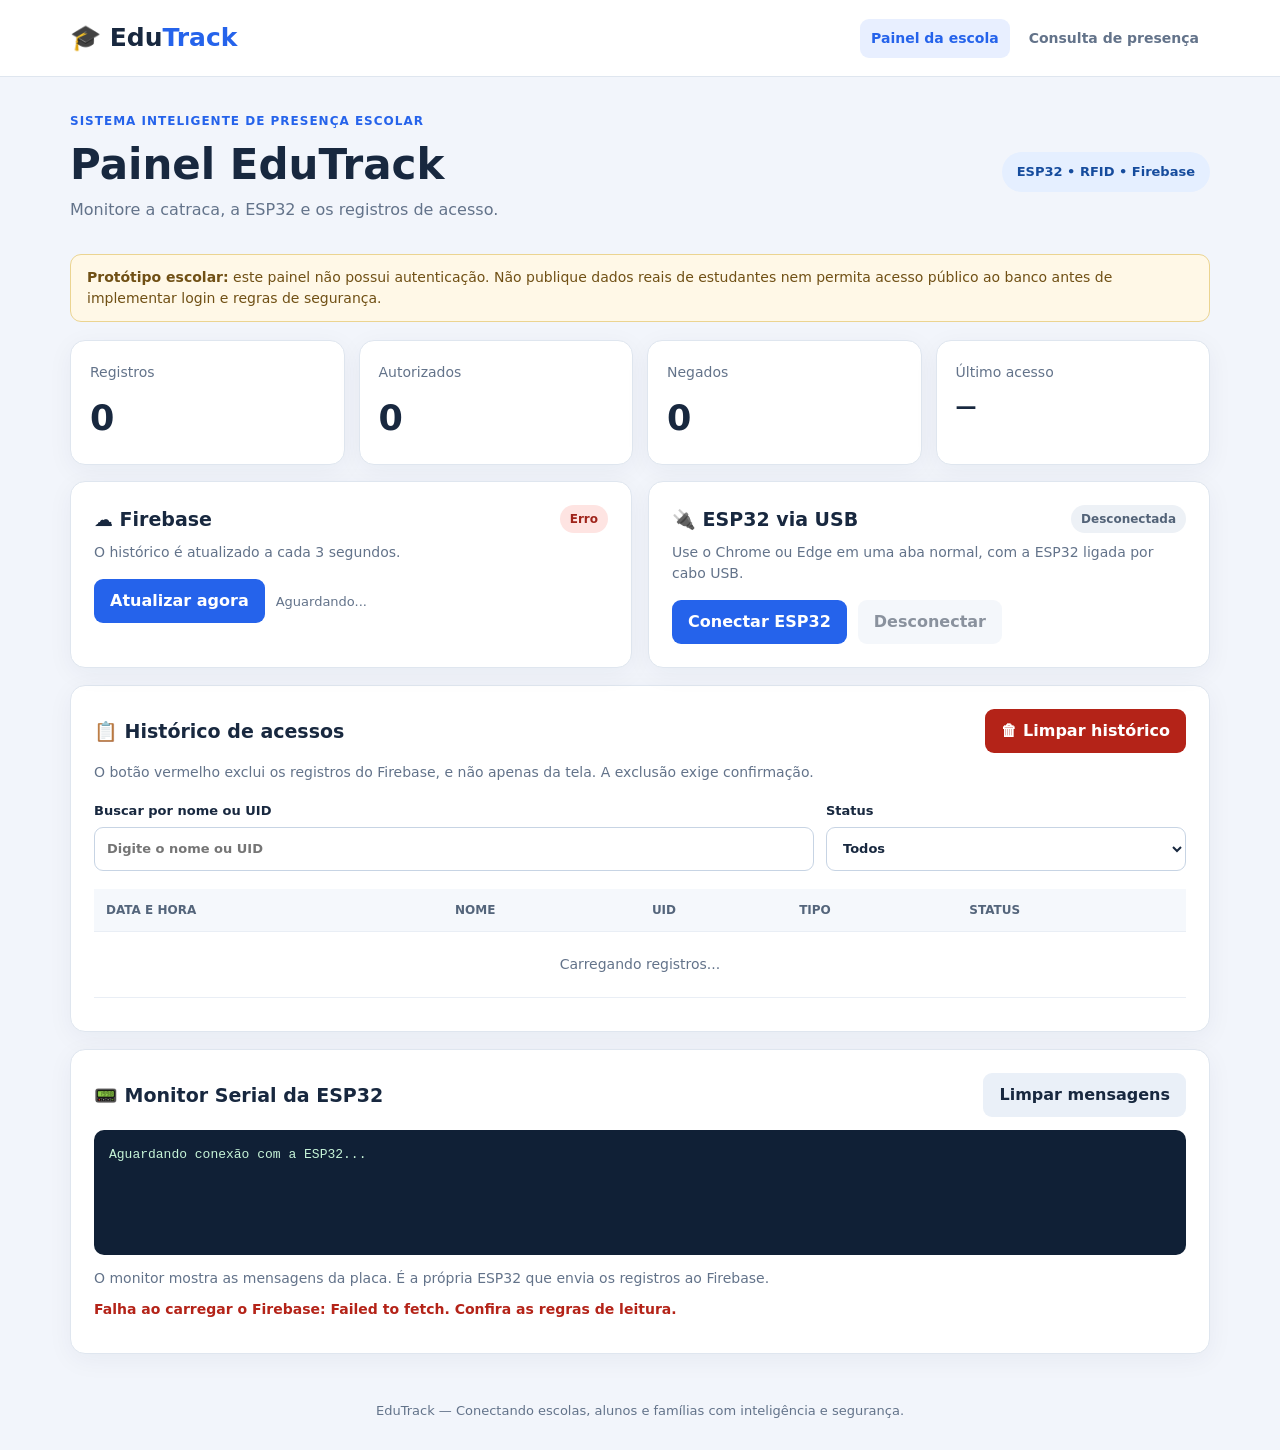
==== commit 8d77bb4c: "...." ====
--- a/index.html
+++ b/index.html
@@ -1,272 +1,105 @@
+
 <!DOCTYPE html>
 <html lang="pt-BR">
 <head>
   <meta charset="UTF-8">
-  <meta name="viewport" content="width=device-width, initial-scale=1.0">
-  <meta name="description" content="Painel EduTrack de controle escolar com ESP32 e RFID">
-  <title>EduTrack | Controle da Escola</title>
-  <style>
-:root {
-  color-scheme: light;
-  --fundo: #f1f5fa;
-  --cartao: #ffffff;
-  --texto: #14263d;
-  --suave: #66778c;
-  --azul: #2563eb;
-  --azul-escuro: #174bb6;
-  --borda: #dfe7f0;
-  --verde: #15803d;
-  --vermelho: #b42318;
-  --sombra: 0 8px 28px rgba(24, 48, 83, .055);
-}
-
-* { box-sizing: border-box; }
-html { scroll-behavior: smooth; }
-body { margin: 0; background: var(--fundo); color: var(--texto); font: 16px/1.5 system-ui, -apple-system, BlinkMacSystemFont, "Segoe UI", sans-serif; }
-a { color: inherit; }
-button, input, select { font: inherit; }
-button { cursor: pointer; }
-button:disabled { cursor: not-allowed; opacity: .55; }
-.container { width: min(1160px, calc(100% - 36px)); margin: 0 auto; }
-
-.topo { background: #fff; border-bottom: 1px solid var(--borda); }
-.barra-topo { display: flex; align-items: center; justify-content: space-between; gap: 24px; min-height: 78px; }
-.marca { display: inline-flex; align-items: center; gap: 3px; text-decoration: none; font-size: 23px; font-weight: 800; letter-spacing: -.8px; white-space: nowrap; }
-.marca > span:last-child { color: var(--azul); }
-.marca-icone { display: grid; place-items: center; width: 37px; height: 37px; margin-right: 8px; border-radius: 11px; background: var(--azul); color: #fff; font-size: 21px; }
-.navegacao { display: flex; align-items: center; flex-wrap: wrap; gap: 9px; }
-.navegacao a { color: var(--suave); text-decoration: none; font-size: 14px; font-weight: 650; padding: 10px 13px; border-radius: 9px; }
-.navegacao a:hover, .navegacao a.ativo { color: var(--azul); background: #eaf1ff; }
-
-.apresentacao { display: flex; align-items: center; justify-content: space-between; gap: 20px; padding: 44px 0 28px; }
-.sobretitulo { font-size: 12px; color: var(--azul); font-weight: 800; letter-spacing: 1.6px; }
-h1 { margin: 4px 0 8px; font-size: clamp(30px, 4vw, 43px); line-height: 1.15; letter-spacing: -1.2px; }
-h2 { font-size: 19px; letter-spacing: -.3px; margin: 0 0 6px; }
-p { margin: 0; }
-.apresentacao p, .painel p, .bloco-consulta > p, .secao-titulo p { color: var(--suave); }
-.selo { background: #e5efff; color: #1a50a7; border: 1px solid #cbdcf9; border-radius: 30px; padding: 9px 16px; font-weight: 750; font-size: 13px; white-space: nowrap; }
-.aviso { border: 1px solid #f2d88e; background: #fff9e8; border-radius: 12px; color: #745214; padding: 13px 17px; margin-bottom: 22px; font-size: 14px; }
-.cartao { background: var(--cartao); border: 1px solid var(--borda); border-radius: 16px; box-shadow: var(--sombra); }
-
-.metricas { display: grid; grid-template-columns: repeat(4, minmax(0, 1fr)); gap: 16px; margin-bottom: 18px; }
-.metrica { display: flex; flex-direction: column; min-height: 144px; padding: 22px; }
-.metrica > span { color: var(--suave); font-size: 14px; font-weight: 600; }
-.metrica strong { font-size: 37px; margin-top: 5px; letter-spacing: -1.5px; line-height: 1.25; }
-.metrica .nome-metrica { font-size: 24px; overflow-wrap: anywhere; letter-spacing: -.6px; }
-.metrica small { color: var(--suave); margin-top: auto; padding-top: 8px; }
-.grade-paineis { display: grid; grid-template-columns: 1fr 1fr; gap: 16px; margin-bottom: 18px; }
-.painel { padding: 23px; }
-.painel-cabecalho, .secao-titulo { display: flex; justify-content: space-between; align-items: flex-start; gap: 12px; }
-.painel-cabecalho { margin-bottom: 8px; }
-.painel p { font-size: 14px; }
-.indicador { display: inline-block; border-radius: 25px; background: #edf1f6; color: #526276; font-weight: 700; font-size: 12px; padding: 6px 10px; white-space: nowrap; }
-.indicador.ok { background: #dcfce7; color: #166534; }
-.indicador.erro { background: #fee7e5; color: #b42318; }
-.linha-acoes { display: flex; align-items: center; flex-wrap: wrap; gap: 12px; margin-top: 22px; }
-.botao { display: inline-flex; justify-content: center; align-items: center; border: 1px solid var(--azul); border-radius: 9px; background: var(--azul); color: #fff; padding: 10px 15px; font-size: 14px; font-weight: 750; text-decoration: none; transition: background .15s ease; }
-.botao:hover:not(:disabled) { background: var(--azul-escuro); }
-.botao-secundario { background: #fff; color: var(--texto); border-color: var(--borda); }
-.botao-secundario:hover:not(:disabled) { background: #f4f7fb; }
-.texto-suave { color: var(--suave); font-size: 13px; }
-
-.secao-tabela { padding: 24px; margin-bottom: 18px; }
-.secao-titulo { margin-bottom: 21px; }
-.secao-titulo p { font-size: 14px; }
-.filtros { display: grid; grid-template-columns: 2fr 1fr; gap: 14px; margin-bottom: 18px; }
-.campo { display: flex; flex-direction: column; gap: 7px; font-weight: 650; font-size: 13px; }
-.campo input, .campo select { width: 100%; height: 44px; border: 1px solid #cbd6e3; border-radius: 9px; background: #fff; color: var(--texto); padding: 0 12px; outline: none; }
-.campo input:focus, .campo select:focus { border-color: var(--azul); box-shadow: 0 0 0 3px #dbeafe; }
-.tabela-scroll { overflow-x: auto; }
-table { width: 100%; border-collapse: collapse; text-align: left; min-width: 680px; }
-th { color: #53667b; background: #f6f9fc; font-size: 12px; text-transform: uppercase; letter-spacing: .4px; padding: 13px 12px; }
-td { border-bottom: 1px solid #ebf0f5; padding: 14px 12px; font-size: 14px; }
-tr:last-child td { border-bottom: 0; }
-.vazio { text-align: center; color: var(--suave); padding: 34px 12px; }
-.etiqueta { display: inline-block; border-radius: 25px; font-size: 12px; font-weight: 800; padding: 5px 10px; }
-.etiqueta.autorizado { color: var(--verde); background: #dcfce7; }
-.etiqueta.negado { color: var(--vermelho); background: #fee7e5; }
-.etiqueta.outro { color: #50637a; background: #ebf0f6; }
-.rodape-tabela { font-size: 13px; color: var(--suave); margin-top: 15px; }
-.painel-serial { margin-bottom: 36px; }
-.terminal { background: #101d30; color: #d4f5db; border-radius: 10px; font-size: 12px; line-height: 1.65; padding: 17px; min-height: 130px; max-height: 280px; overflow: auto; white-space: pre-wrap; overflow-wrap: anywhere; margin: 14px 0 10px; }
-.rodape { color: var(--suave); text-align: center; font-size: 13px; padding: 24px 18px 35px; }
-
-.conteudo-consulta { max-width: 850px; }
-.bloco-consulta, .resultados { padding: 26px; margin-bottom: 20px; }
-.bloco-consulta > p { font-size: 14px; margin-bottom: 22px; }
-.form-consulta { display: grid; grid-template-columns: 1fr auto; align-items: end; gap: 12px; margin-bottom: 12px; }
-.form-consulta .botao { height: 44px; }
-.lista-registros { display: grid; gap: 12px; margin-bottom: 18px; }
-.item-registro { display: flex; align-items: center; justify-content: space-between; gap: 16px; border: 1px solid var(--borda); border-radius: 12px; padding: 17px; }
-.item-registro strong { display: block; }
-.item-registro .detalhes { color: var(--suave); font-size: 13px; margin-top: 5px; overflow-wrap: anywhere; }
-.estado-vazio { color: var(--suave); text-align: center; border: 1px dashed var(--borda); padding: 30px 14px; border-radius: 12px; }
-.resultados > .texto-suave { border-top: 1px solid var(--borda); padding-top: 16px; }
-
-@media (max-width: 850px) {
-  .metricas { grid-template-columns: repeat(2, minmax(0, 1fr)); }
-  .grade-paineis { grid-template-columns: 1fr; }
-}
-@media (max-width: 560px) {
-  .barra-topo, .apresentacao { flex-direction: column; align-items: flex-start; }
-  .barra-topo { padding: 15px 0; gap: 12px; }
-  .navegacao { width: 100%; }
-  .navegacao a { padding: 9px 10px; font-size: 13px; }
-  .apresentacao { gap: 14px; padding: 27px 0 20px; }
-  .metricas { gap: 10px; }
-  .metrica { min-height: 132px; padding: 16px; }
-  .metrica strong { font-size: 30px; }
-  .metrica .nome-metrica { font-size: 19px; }
-  .painel, .secao-tabela, .bloco-consulta, .resultados { padding: 18px; }
-  .painel-cabecalho { flex-wrap: wrap; }
-  .filtros, .form-consulta { grid-template-columns: 1fr; }
-  .form-consulta .botao { width: 100%; }
-  .item-registro { align-items: flex-start; flex-direction: column; }
-}
-
-/* EDU TRACK - CONEXAO USB E LEITURA AO VIVO */
-.painel-conexao .porta-conectada {
-  margin-top: 10px;
-  font-size: 13px;
-  color: var(--suave);
-}
-.painel-conexao .porta-conectada strong { color: var(--texto); }
-.painel-conexao .dica-serial {
-  margin-top: 14px;
-  font-size: 12px;
-  line-height: 1.6;
-  color: var(--suave);
-}
-.leitura-ao-vivo { margin-bottom: 18px; }
-.ao-vivo-dados {
-  display: grid;
-  grid-template-columns: 1fr 1fr 1fr;
-  gap: 12px;
-  margin-top: 15px;
-}
-.ao-vivo-dados > div { background: #f6f9fc; border: 1px solid var(--borda); border-radius: 12px; padding: 16px; min-width: 0; }
-.ao-vivo-dados span { display: block; color: var(--suave); font-size: 13px; margin-bottom: 6px; }
-.ao-vivo-dados strong { display: block; font-size: 16px; overflow-wrap: anywhere; }
-@media (max-width: 640px) {
-  .ao-vivo-dados { grid-template-columns: 1fr; }
-  .ao-vivo-dados > div { padding: 13px; }
-}
-
-/* DIAGNOSTICO DO CODESPACES */
-.diagnostico { margin-bottom: 18px; }
-.diagnostico #erroDetalhado { margin-top: 9px; overflow-wrap: anywhere; }
-.diagnostico .linha-acoes { margin-top: 16px; }
-
-</style>
-
+  <meta name="viewport" content="width=device-width, initial-scale=1">
+  <title>EduTrack | Painel da Escola</title>
+  <link rel="stylesheet" href="style.css">
+  <script src="script.js" defer></script>
 </head>
 <body>
   <header class="topo">
-    <div class="container barra-topo">
-      <a class="marca" href="index.html">
-        <span class="marca-icone">E</span>Edu<span>Track</span>
-      </a>
-      <nav class="navegacao" aria-label="Navegação principal">
-        <a class="ativo" href="index.html" aria-current="page">Painel da escola</a>
+    <div class="container topo-interno">
+      <a class="logo" href="index.html">🎓 Edu<span>Track</span></a>
+      <nav>
+        <a class="selecionado" href="index.html">Painel da escola</a>
         <a href="consulta.html">Consulta de presença</a>
       </nav>
     </div>
   </header>
 
   <main class="container">
-    <section class="apresentacao">
+    <section class="cabecalho">
       <div>
-        <span class="sobretitulo">PAINEL DE CONTROLE</span>
-        <h1>EduTrack</h1>
-        <p>Monitore a ESP32, as tags RFID e os registros da catraca em tempo real.</p>
+        <p class="sobre">SISTEMA INTELIGENTE DE PRESENÇA ESCOLAR</p>
+        <h1>Painel EduTrack</h1>
+        <p>Monitore a catraca, a ESP32 e os registros de acesso.</p>
       </div>
-      <div class="selo">ESP32 • RFID • Firebase</div>
+      <span class="etiqueta-topo">ESP32 • RFID • Firebase</span>
     </section>
 
-    <div class="aviso" role="note">
-      <strong>Protótipo:</strong> não utilize dados reais de alunos sem autenticação
-      e regras de acesso apropriadas no Firebase.
+    <div class="aviso">
+      <strong>Protótipo escolar:</strong>
+      este painel não possui autenticação. Não publique dados reais
+      de estudantes nem permita acesso público ao banco antes de
+      implementar login e regras de segurança.
     </div>
 
-    <section class="cartao painel diagnostico" aria-label="Diagnóstico do sistema">
-      <div class="painel-cabecalho"><h2>Diagnóstico de conexão</h2><span id="statusJavaScript" class="indicador">JavaScript não iniciado</span></div>
-      <p id="statusAmbiente" role="status">Verificando como o site foi aberto...</p>
-      <p id="erroDetalhado" class="texto-suave" role="status">Quando ocorrer um erro de Firebase ou USB, ele será exibido aqui.</p>
-      <div class="linha-acoes">
-        <button id="btnDiagnosticar" class="botao botao-secundario" type="button">Testar conexões</button>
-        <a id="linkAbaExterna" class="botao" href="#" target="_blank" rel="noopener noreferrer">Abrir site em outra aba</a>
-      </div>
-    </section>
-
-    <section class="metricas" aria-label="Resumo dos registros do Firebase">
-      <article class="cartao metrica">
-        <span>Registros carregados</span><strong id="totalRegistros">—</strong>
-        <small>Até os 200 mais recentes</small>
+    <section class="resumo">
+      <article class="cartao indicador-grande">
+        <span>Registros</span>
+        <strong id="totalRegistros">0</strong>
       </article>
-      <article class="cartao metrica">
-        <span>Autorizados</span><strong id="totalAutorizados">—</strong>
-        <small>Acessos permitidos</small>
+      <article class="cartao indicador-grande">
+        <span>Autorizados</span>
+        <strong id="totalAutorizados">0</strong>
       </article>
-      <article class="cartao metrica">
-        <span>Negados</span><strong id="totalNegados">—</strong>
-        <small>Tags desconhecidas</small>
+      <article class="cartao indicador-grande">
+        <span>Negados</span>
+        <strong id="totalNegados">0</strong>
       </article>
-      <article class="cartao metrica">
-        <span>Última pessoa</span><strong id="ultimoAcesso" class="nome-metrica">—</strong>
-        <small>Último registro no Firebase</small>
+      <article class="cartao indicador-grande">
+        <span>Último acesso</span>
+        <strong class="nome" id="ultimoAcesso">—</strong>
       </article>
     </section>
 
-    <section class="grade-paineis" aria-label="Estado das conexões">
+    <section class="duas-colunas">
       <article class="cartao painel">
-        <div class="painel-cabecalho">
-          <h2>Firebase</h2>
-          <span id="statusFirebase" class="indicador">Verificando...</span>
+        <div class="titulo-linha">
+          <h2>☁️ Firebase</h2>
+          <span class="status" id="statusFirebase">Verificando...</span>
         </div>
-        <p>Atualização automática dos registros a cada 3 segundos.</p>
-        <div class="linha-acoes">
-          <button id="btnAtualizar" class="botao" type="button">Atualizar registros</button>
-          <span id="atualizadoEm" class="texto-suave">Aguardando...</span>
+        <p>O histórico é atualizado a cada 3 segundos.</p>
+        <div class="acoes">
+          <button id="btnAtualizar" type="button">Atualizar agora</button>
+          <small id="atualizadoEm">Aguardando...</small>
         </div>
       </article>
 
-      <article class="cartao painel painel-conexao">
-        <div class="painel-cabecalho">
-          <h2>Conexão com a ESP32</h2>
-          <span id="statusSerial" class="indicador" role="status">Desconectado</span>
+      <article class="cartao painel">
+        <div class="titulo-linha">
+          <h2>🔌 ESP32 via USB</h2>
+          <span class="status" id="statusSerial">Desconectada</span>
         </div>
-        <p id="mensagemSerial">Conecte o USB e clique em “Conectar ESP32” para escolher a porta COM.</p>
-        <p class="porta-conectada">Porta: <strong id="nomePortaSerial">Nenhuma selecionada</strong></p>
-        <div class="linha-acoes">
-          <button id="btnConectar" class="botao" type="button">Conectar ESP32</button>
-          <button id="btnReconectar" class="botao botao-secundario" type="button">Reconectar</button>
-          <button id="btnDesconectar" class="botao botao-secundario" type="button" disabled>Desconectar</button>
+        <p>Use o Chrome ou Edge em uma aba normal, com a ESP32 ligada por cabo USB.</p>
+        <div class="acoes">
+          <button id="btnConectar" type="button">Conectar ESP32</button>
+          <button id="btnDesconectar" type="button" class="secundario" disabled>Desconectar</button>
         </div>
-        <p class="dica-serial">Use Chrome/Edge no computador e abra a página em aba própria (fora da prévia do VS Code). Feche o Monitor Serial da Arduino IDE antes de conectar.</p>
       </article>
     </section>
 
-    <section class="cartao painel leitura-ao-vivo" aria-label="Último evento da porta serial">
-      <div class="secao-titulo">
-        <div><h2>Leitura RFID ao vivo</h2><p>Dados recebidos pela porta serial da ESP32.</p></div>
-        <span id="statusCatraca" class="indicador">Catraca: aguardando</span>
+    <section class="cartao painel">
+      <div class="titulo-linha">
+        <h2>📋 Histórico de acessos</h2>
+        <button id="btnLimparHistorico" type="button" class="perigo">
+          🗑 Limpar histórico
+        </button>
       </div>
-      <div class="ao-vivo-dados">
-        <div><span>Última tag</span><strong id="ultimaTagSerial">Aguardando leitura...</strong></div>
-        <div><span>UID</span><strong id="ultimoUidSerial">—</strong></div>
-        <div><span>Resultado</span><strong id="ultimoStatusSerial">—</strong></div>
-      </div>
-    </section>
+      <p class="observacao">
+        O botão vermelho exclui os registros do Firebase,
+        e não apenas da tela. A exclusão exige confirmação.
+      </p>
 
-    <section class="cartao secao-tabela">
-      <div class="secao-titulo">
-        <div><h2>Histórico de acessos</h2><p>Eventos armazenados no Firebase.</p></div>
-      </div>
       <div class="filtros">
-        <label class="campo">Buscar por nome ou UID
-          <input id="filtroBusca" type="search" placeholder="Ex.: Gabriel ou A3 77 2B 14" autocomplete="off">
+        <label>
+          Buscar por nome ou UID
+          <input id="filtroBusca" type="search" placeholder="Digite o nome ou UID">
         </label>
-        <label class="campo">Situação
+        <label>
+          Status
           <select id="filtroStatus">
             <option value="TODOS">Todos</option>
             <option value="AUTORIZADO">Autorizados</option>
@@ -274,483 +107,46 @@
           </select>
         </label>
       </div>
-      <div class="tabela-scroll">
+
+      <div class="tabela-rolagem">
         <table>
           <thead>
-            <tr><th>Data e hora</th><th>Nome</th><th>UID</th><th>Tipo</th><th>Situação</th></tr>
+            <tr>
+              <th>Data e hora</th>
+              <th>Nome</th>
+              <th>UID</th>
+              <th>Tipo</th>
+              <th>Status</th>
+            </tr>
           </thead>
           <tbody id="tabelaRegistros">
-            <tr><td colspan="5" class="vazio">Carregando registros...</td></tr>
+            <tr>
+              <td colspan="5" class="vazio">Carregando registros...</td>
+            </tr>
           </tbody>
         </table>
       </div>
-      <p class="rodape-tabela" id="infoTabela" aria-live="polite">Aguardando dados...</p>
+      <p id="infoTabela" class="observacao" role="status"></p>
     </section>
 
-    <section class="cartao painel painel-serial">
-      <div class="painel-cabecalho">
-        <h2>Monitor Serial — 115200 baud</h2>
-        <button id="btnLimparLog" class="botao botao-secundario" type="button">Limpar monitor</button>
+    <section class="cartao painel">
+      <div class="titulo-linha">
+        <h2>📟 Monitor Serial da ESP32</h2>
+        <button id="btnLimparLog" type="button" class="secundario">
+          Limpar mensagens
+        </button>
       </div>
-      <pre id="logSerial" class="terminal">Clique em "Conectar ESP32" para ver as mensagens recebidas.</pre>
-      <p class="texto-suave">O monitor só mostra o que a ESP32 envia pela USB. Os registros continuam sendo enviados pela própria ESP32 ao Firebase via Wi-Fi.</p>
+      <pre id="logSerial" class="terminal">Aguardando conexão com a ESP32...</pre>
+      <p class="observacao">
+        O monitor mostra as mensagens da placa.
+        É a própria ESP32 que envia os registros ao Firebase.
+      </p>
+      <p id="mensagemSistema" class="mensagem" role="status"></p>
     </section>
   </main>
 
-  <footer class="rodape">EduTrack — Conectando escolas, alunos e famílias com inteligência e segurança.</footer>
-<script>
-// ==========================================================
-// EDUTRACK - PAINEL DA ESCOLA (VS CODE / LIVE SERVER)
-// Web Serial: Chrome ou Edge, em localhost ou HTTPS.
-// ==========================================================
-const FIREBASE_URL = "https://presenciometro-escolar-default-rtdb.firebaseio.com";
-const INTERVALO_ATUALIZACAO = 3000;
-const LIMITE_REGISTROS = 200;
-const BAUD_RATE = 115200; // Mesmo valor de Serial.begin(115200) na ESP32
-
-const el = {
-  tabela: document.getElementById("tabelaRegistros"),
-  busca: document.getElementById("filtroBusca"),
-  filtro: document.getElementById("filtroStatus"),
-  total: document.getElementById("totalRegistros"),
-  autorizados: document.getElementById("totalAutorizados"),
-  negados: document.getElementById("totalNegados"),
-  ultimo: document.getElementById("ultimoAcesso"),
-  firebase: document.getElementById("statusFirebase"),
-  atualizado: document.getElementById("atualizadoEm"),
-  info: document.getElementById("infoTabela"),
-  atualizar: document.getElementById("btnAtualizar"),
-  conectar: document.getElementById("btnConectar"),
-  reconectar: document.getElementById("btnReconectar"),
-  desconectar: document.getElementById("btnDesconectar"),
-  serial: document.getElementById("statusSerial"),
-  mensagemSerial: document.getElementById("mensagemSerial"),
-  nomePorta: document.getElementById("nomePortaSerial"),
-  log: document.getElementById("logSerial"),
-  limparLog: document.getElementById("btnLimparLog"),
-  statusJS: document.getElementById("statusJavaScript"),
-  statusAmbiente: document.getElementById("statusAmbiente"),
-  erroDetalhado: document.getElementById("erroDetalhado"),
-  diagnosticar: document.getElementById("btnDiagnosticar"),
-  abaExterna: document.getElementById("linkAbaExterna"),
-  ultimaTag: document.getElementById("ultimaTagSerial"),
-  ultimoUID: document.getElementById("ultimoUidSerial"),
-  ultimoStatus: document.getElementById("ultimoStatusSerial"),
-  catraca: document.getElementById("statusCatraca")
-};
-
-let registros = [];
-let atualizando = false;
-let portaSerial = null;
-let leitorSerial = null;
-let tarefaLeitura = null;
-let pararLeitura = false;
-let conectando = false;
-let desconectando = false;
-let logLinhas = [];
-
-// ==========================================================
-// FIREBASE / HISTORICO
-// ==========================================================
-function avisarErro(mensagem) {
-  el.erroDetalhado.textContent = mensagem;
-}
-
-function estaEmPreview() {
-  return window.self !== window.top;
-}
-
-function politicaPermiteSerial() {
-  try {
-    const politica = document.permissionsPolicy || document.featurePolicy;
-    return !politica?.allowsFeature || politica.allowsFeature("serial");
-  } catch (_erro) {
-    return true;
-  }
-}
-
-function atualizarDiagnosticoAmbiente() {
-  const seguro = window.isSecureContext;
-  const serial = "serial" in navigator;
-  const enquadrado = estaEmPreview();
-  const permitido = politicaPermiteSerial();
-  const mensagens = [];
-  if (enquadrado) mensagens.push("Visualização interna do VS Code: abra em outra aba para conectar a USB.");
-  else mensagens.push("Página aberta em aba própria do navegador.");
-  if (!seguro) mensagens.push("Origem não segura: use HTTPS ou localhost.");
-  else if (!serial) mensagens.push("Este navegador não oferece Web Serial. Use Chrome ou Edge no computador.");
-  else if (!permitido) mensagens.push("A prévia bloqueia a permissão de porta serial. Abra em outra aba.");
-  else mensagens.push("Web Serial disponível; falta escolher uma porta COM.");
-  el.statusAmbiente.textContent = mensagens.join(" ");
-}
-
-function indicador(elemento, mensagem, classe = "") {
-  elemento.textContent = mensagem;
-  elemento.className = `indicador ${classe}`.trim();
-}
-
-function formatarData(registro) {
-  const numero = Number(registro.timestamp);
-  // millis() da placa não representa data real.
-  if (Number.isFinite(numero) && numero >= 1577836800000 && numero <= Date.now() + 86400000) {
-    return new Date(numero).toLocaleString("pt-BR");
-  }
-  return [registro.data, registro.hora].filter(Boolean).join(" ") || "Sem data";
-}
-
-function ordenarRegistros(a, b) {
-  const ta = Number(a.timestamp);
-  const tb = Number(b.timestamp);
-  const va = Number.isFinite(ta) && ta >= 1577836800000;
-  const vb = Number.isFinite(tb) && tb >= 1577836800000;
-  if (va && vb) return tb - ta;
-  if (va !== vb) return va ? -1 : 1;
-  return b.id.localeCompare(a.id, "pt-BR", { numeric: true });
-}
-
-function celula(linha, texto) {
-  const td = document.createElement("td");
-  td.textContent = String(texto ?? "—");
-  linha.appendChild(td);
-  return td;
-}
-
-function renderizarHistorico() {
-  const busca = el.busca.value.trim().toLocaleLowerCase("pt-BR");
-  const status = el.filtro.value;
-  const filtrados = registros.filter(r => {
-    const coincide = `${r.nome || ""} ${r.uid || ""}`.toLocaleLowerCase("pt-BR").includes(busca);
-    return coincide && (status === "TODOS" || r.status === status);
-  });
-
-  el.tabela.replaceChildren();
-  if (!filtrados.length) {
-    const tr = document.createElement("tr");
-    const td = celula(tr, "Nenhum registro encontrado.");
-    td.colSpan = 5;
-    td.className = "vazio";
-    el.tabela.appendChild(tr);
-  } else {
-    const fragmento = document.createDocumentFragment();
-    filtrados.forEach(r => {
-      const tr = document.createElement("tr");
-      celula(tr, formatarData(r));
-      celula(tr, r.nome || "DESCONHECIDO");
-      celula(tr, r.uid || "—");
-      celula(tr, r.tipo || "—");
-      const td = document.createElement("td");
-      const badge = document.createElement("span");
-      badge.className = "etiqueta " + (r.status === "AUTORIZADO" ? "autorizado" : r.status === "NEGADO" ? "negado" : "outro");
-      badge.textContent = r.status || "SEM STATUS";
-      td.appendChild(badge);
-      tr.appendChild(td);
-      fragmento.appendChild(tr);
-    });
-    el.tabela.appendChild(fragmento);
-  }
-  el.info.textContent = `Exibindo ${filtrados.length} de ${registros.length} registros carregados.`;
-}
-
-async function carregarFirebase() {
-  if (atualizando) return;
-  atualizando = true;
-  el.atualizar.disabled = true;
-  try {
-    const url = `${FIREBASE_URL}/registros.json?orderBy=%22%24key%22&limitToLast=${LIMITE_REGISTROS}`;
-    const controlador = new AbortController();
-    const limite = setTimeout(() => controlador.abort(), 9000);
-    let resposta;
-    try {
-      resposta = await fetch(url, { cache: "no-store", signal: controlador.signal });
-    } finally {
-      clearTimeout(limite);
-    }
-    if (!resposta.ok) {
-      const motivo = (await resposta.text()).slice(0, 180);
-      throw new Error(`HTTP ${resposta.status}: ${motivo}`);
-    }
-    const dados = await resposta.json();
-    registros = Object.entries(dados || {})
-      .filter(([, r]) => r && typeof r === "object")
-      .map(([id, r]) => ({ ...r, id }))
-      .sort(ordenarRegistros);
-
-    el.total.textContent = registros.length;
-    el.autorizados.textContent = registros.filter(r => r.status === "AUTORIZADO").length;
-    el.negados.textContent = registros.filter(r => r.status === "NEGADO").length;
-    el.ultimo.textContent = registros[0]?.nome || "—";
-    renderizarHistorico();
-    indicador(el.firebase, "Conectado", "ok");
-    el.atualizado.textContent = `Atualizado às ${new Date().toLocaleTimeString("pt-BR")}`;
-    avisarErro("Firebase conectado e leitura de registros concluída.");
-  } catch (erro) {
-    console.error("Erro ao ler Firebase:", erro);
-    indicador(el.firebase, "Falha no Firebase", "erro");
-    const detalhe = erro.message || String(erro);
-    let dica = detalhe;
-    if (detalhe.includes("401") || detalhe.includes("Permission denied")) {
-      dica = "Firebase HTTP 401: o banco bloqueou leitura sem autenticação. Use autenticação e regras adequadas; não deixe dados de alunos públicos.";
-    } else if (detalhe.includes("404")) {
-      dica = "Firebase HTTP 404: confira o endereço do Realtime Database.";
-    } else if (detalhe.includes("400")) {
-      dica = "Firebase HTTP 400: verifique os parâmetros da consulta e as regras de índice do banco.";
-    } else if (erro.name === "AbortError") {
-      dica = "Firebase demorou mais de 9 segundos para responder. Verifique a rede e a URL.";
-    } else if (erro instanceof TypeError) {
-      dica = "Falha de rede ao acessar o Firebase. Verifique conexão, bloqueios do navegador e URL.";
-    }
-    el.atualizado.textContent = dica;
-    avisarErro(dica);
-  } finally {
-    atualizando = false;
-    el.atualizar.disabled = false;
-  }
-}
-
-// ==========================================================
-// MONITOR SERIAL: LOG E INTERPRETACAO DAS MENSAGENS DA ESP32
-// ==========================================================
-function log(mensagem) {
-  const hora = new Date().toLocaleTimeString("pt-BR");
-  logLinhas.push(`[${hora}] ${mensagem}`);
-  logLinhas = logLinhas.slice(-120);
-  el.log.textContent = logLinhas.join("\n");
-  el.log.scrollTop = el.log.scrollHeight;
-}
-
-function interpretarLinha(linha) {
-  log(linha);
-
-  if (linha.startsWith("PORTA:")) {
-    const aberta = linha.includes("ABERTA");
-    indicador(el.catraca, aberta ? "Catraca: liberada" : "Catraca: travada", aberta ? "ok" : "");
-  }
-
-  if (linha.startsWith("TAG:")) {
-    // TAG:UID:NOME:TIPO:AUTORIZADO
-    // TAG:UID:DESCONHECIDO:NEGADO
-    const partes = linha.split(":");
-    const status = partes[partes.length - 1] || "—";
-    const uid = partes[1] || "—";
-    const nome = partes[2] || "DESCONHECIDO";
-    el.ultimaTag.textContent = nome;
-    el.ultimoUID.textContent = uid;
-    el.ultimoStatus.textContent = status;
-  }
-}
-
-function navegadorSuportaSerial() {
-  atualizarDiagnosticoAmbiente();
-  if (estaEmPreview() && !politicaPermiteSerial()) {
-    indicador(el.serial, "Bloqueado na prévia", "erro");
-    el.mensagemSerial.textContent = "A janela embutida do VS Code bloqueia USB. Use 'Abrir site em outra aba'.";
-    avisarErro("USB: abra o endereço encaminhado pelo Codespaces em uma aba normal do Chrome/Edge.");
-    return false;
-  }
-  if (!politicaPermiteSerial()) {
-    indicador(el.serial, "Bloqueado", "erro");
-    el.mensagemSerial.textContent = "O site não recebeu permissão para usar a porta serial nesta página.";
-    avisarErro("USB: permissão 'serial' bloqueada pelo navegador ou pela página embutida.");
-    return false;
-  }
-  if (!("serial" in navigator)) {
-    indicador(el.serial, "Indisponível", "erro");
-    el.mensagemSerial.textContent = "Web Serial indisponível. Abra em Chrome ou Edge no computador, em HTTPS ou localhost.";
-    avisarErro("USB: navegador sem Web Serial. Teste em Chrome/Edge no Windows.");
-    return false;
-  }
-  if (!window.isSecureContext) {
-    indicador(el.serial, "Página não segura", "erro");
-    el.mensagemSerial.textContent = "A Web Serial exige HTTPS ou localhost. No Codespaces, use a URL HTTPS encaminhada.";
-    avisarErro("USB: esta página não está em um contexto seguro.");
-    return false;
-  }
-  return true;
-}
-
-function atualizarEstadoSerial(mensagem, tipo = "") {
-  indicador(el.serial, mensagem, tipo);
-  const ocupado = conectando || desconectando;
-  el.conectar.disabled = ocupado || Boolean(portaSerial);
-  el.reconectar.disabled = ocupado || Boolean(portaSerial);
-  el.desconectar.disabled = ocupado || !portaSerial;
-}
-
-function descreverErroSerial(erro) {
-  if (erro.name === "NotFoundError") {
-    return "Nenhuma porta selecionada. Clique em Conectar e escolha a porta COM da ESP32.";
-  }
-  if (erro.name === "SecurityError") {
-    return "Permissão de porta bloqueada. Abra o site numa aba própria no Chrome/Edge (fora do VS Code).";
-  }
-  if (erro.name === "InvalidStateError" || erro.name === "NetworkError") {
-    return "A porta pode estar ocupada. Feche o Monitor Serial e o Plotter Serial da Arduino IDE, confira a USB e tente novamente.";
-  }
-  return `Erro ao conectar: ${erro.message || String(erro)}`;
-}
-
-// A chamada requestPort() ocorre diretamente após o clique.
-// Isso é necessário para o navegador abrir a janela das portas COM.
-async function conectarESP32() {
-  if (portaSerial || conectando || desconectando || !navegadorSuportaSerial()) return;
-  conectando = true;
-  atualizarEstadoSerial("Escolhendo porta...");
-  el.mensagemSerial.textContent = "Selecione a porta COM correspondente à ESP32 na janela do navegador.";
-  try {
-    const escolhida = await navigator.serial.requestPort();
-    await abrirSerial(escolhida);
-  } catch (erro) {
-    const mensagem = descreverErroSerial(erro);
-    log(mensagem);
-    el.mensagemSerial.textContent = mensagem;
-    avisarErro("USB: " + mensagem);
-    atualizarEstadoSerial("Não conectado", "erro");
-  } finally {
-    conectando = false;
-    if (!portaSerial) atualizarEstadoSerial("Desconectado");
-    else atualizarEstadoSerial("Conectado", "ok");
-  }
-}
-
-async function reconectarESP32() {
-  if (portaSerial || conectando || desconectando || !navegadorSuportaSerial()) return;
-  conectando = true;
-  atualizarEstadoSerial("Reconectando...");
-  try {
-    const portas = await navigator.serial.getPorts();
-    if (portas.length !== 1) {
-      throw new Error(portas.length === 0
-        ? "Não há porta autorizada. Use Conectar ESP32 para escolher a COM."
-        : "Há mais de uma porta autorizada. Use Conectar ESP32 para escolher a correta.");
-    }
-    await abrirSerial(portas[0]);
-  } catch (erro) {
-    const mensagem = descreverErroSerial(erro);
-    log(mensagem);
-    el.mensagemSerial.textContent = mensagem;
-  } finally {
-    conectando = false;
-    atualizarEstadoSerial(portaSerial ? "Conectado" : "Desconectado", portaSerial ? "ok" : "");
-  }
-}
-
-async function abrirSerial(portaEscolhida) {
-  // Não abrir a mesma porta duas vezes.
-  if (portaSerial) return;
-  await portaEscolhida.open({ baudRate: BAUD_RATE, bufferSize: 4096 });
-  portaSerial = portaEscolhida;
-  pararLeitura = false;
-  const info = portaSerial.getInfo();
-  el.nomePorta.textContent = info.usbVendorId
-    ? `USB ${info.usbVendorId.toString(16).toUpperCase().padStart(4, "0")}:${(info.usbProductId || 0).toString(16).toUpperCase().padStart(4, "0")} (115200)`
-    : "Porta serial selecionada (115200)";
-  el.mensagemSerial.textContent = "Conectada! Aproxime uma tag RFID para testar a leitura.";
-  avisarErro("USB conectada com sucesso. Aguardando mensagens da ESP32.");
-  indicador(el.serial, "Conectado", "ok");
-  log("ESP32 conectada. Monitor serial iniciado em 115200 baud.");
-  // Lê continuamente, sem bloquear os botões da página.
-  tarefaLeitura = lerSerial(portaEscolhida);
-}
-
-async function lerSerial(porta) {
-  const decoder = new TextDecoder();
-  let parcial = "";
-  try {
-    while (!pararLeitura && porta.readable) {
-      const leitor = porta.readable.getReader();
-      leitorSerial = leitor;
-      let leituraTerminou = false;
-      try {
-        while (!pararLeitura) {
-          const { value, done } = await leitor.read();
-          if (done) { leituraTerminou = true; break; }
-          parcial += decoder.decode(value, { stream: true });
-          const linhas = parcial.split(/\r?\n/);
-          parcial = linhas.pop() || "";
-          for (const linha of linhas) {
-            if (linha.trim()) interpretarLinha(linha.trim().slice(0, 1000));
-          }
-          if (parcial.length > 3000) parcial = parcial.slice(-1000);
-        }
-      } catch (erro) {
-        if (!pararLeitura) log(`Falha de leitura serial: ${erro.message}`);
-        leituraTerminou = true;
-      } finally {
-        leitor.releaseLock();
-        if (leitorSerial === leitor) leitorSerial = null;
-      }
-      if (leituraTerminou || pararLeitura) break;
-    }
-  } finally {
-    if (parcial.trim()) interpretarLinha(parcial.trim().slice(0, 1000));
-    try { await porta.close(); } catch (erro) { console.warn("Fechamento da porta:", erro); }
-    if (portaSerial === porta) portaSerial = null;
-    pararLeitura = false;
-    desconectando = false;
-    el.nomePorta.textContent = "Nenhuma selecionada";
-    atualizarEstadoSerial("Desconectado");
-    el.mensagemSerial.textContent = "Porta desconectada. Clique em Conectar ESP32 para continuar.";
-    log("Monitor serial desconectado.");
-  }
-}
-
-async function desconectarESP32() {
-  if (!portaSerial || desconectando) return;
-  desconectando = true;
-  pararLeitura = true;
-  atualizarEstadoSerial("Desconectando...");
-  try {
-    if (leitorSerial) await leitorSerial.cancel();
-    if (tarefaLeitura) await tarefaLeitura;
-  } catch (erro) {
-    log(`Falha ao desconectar: ${erro.message}`);
-  } finally {
-    tarefaLeitura = null;
-    desconectando = false;
-    atualizarEstadoSerial(portaSerial ? "Conectado" : "Desconectado", portaSerial ? "ok" : "");
-  }
-}
-
-// Se o cabo for removido, encerra a conexão com segurança.
-if ("serial" in navigator) {
-  navigator.serial.addEventListener("disconnect", event => {
-    const removida = event.port || event.target;
-    if (removida === portaSerial) {
-      log("O dispositivo USB foi removido.");
-      pararLeitura = true;
-      if (leitorSerial) void leitorSerial.cancel().catch(() => {});
-    }
-  });
-}
-
-// ==========================================================
-// EVENTOS
-// ==========================================================
-el.busca.addEventListener("input", renderizarHistorico);
-el.filtro.addEventListener("change", renderizarHistorico);
-el.atualizar.addEventListener("click", carregarFirebase);
-el.conectar.addEventListener("click", conectarESP32);
-el.reconectar.addEventListener("click", reconectarESP32);
-el.desconectar.addEventListener("click", desconectarESP32);
-el.limparLog.addEventListener("click", () => {
-  logLinhas = [];
-  el.log.textContent = "Monitor limpo. Aguardando novas mensagens...";
-});
-
-el.abaExterna.href = window.location.href;
-indicador(el.statusJS, "JavaScript carregado", "ok");
-atualizarDiagnosticoAmbiente();
-navegadorSuportaSerial();
-el.diagnosticar.addEventListener("click", () => {
-  atualizarDiagnosticoAmbiente();
-  navegadorSuportaSerial();
-  void carregarFirebase();
-});
-void carregarFirebase();
-setInterval(() => {
-  if (document.visibilityState === "visible") void carregarFirebase();
-}, INTERVALO_ATUALIZACAO);
-
-</script>
+  <footer>
+    EduTrack — Conectando escolas, alunos e famílias com inteligência e segurança.
+  </footer>
 </body>
 </html>
--- a/style.css
+++ b/style.css
@@ -0,0 +1,458 @@
+
+:root {
+  --azul: #2563eb;
+  --azul-escuro: #123f9c;
+  --fundo: #f2f5fb;
+  --texto: #18283f;
+  --cinza: #63738a;
+  --borda: #dfe6ef;
+  --vermelho: #b42318;
+  --verde: #15803d;
+}
+
+* {
+  box-sizing: border-box;
+}
+
+body {
+  margin: 0;
+  font-family: system-ui, -apple-system, "Segoe UI", sans-serif;
+  background: var(--fundo);
+  color: var(--texto);
+  line-height: 1.5;
+}
+
+button, input, select {
+  font: inherit;
+}
+
+button {
+  cursor: pointer;
+  border: 0;
+  border-radius: 9px;
+  background: var(--azul);
+  color: white;
+  padding: 10px 16px;
+  font-weight: 700;
+}
+
+button:hover:not(:disabled) {
+  background: var(--azul-escuro);
+}
+
+button:disabled {
+  opacity: .5;
+  cursor: not-allowed;
+}
+
+button.secundario {
+  background: #eaf0f8;
+  color: var(--texto);
+}
+
+button.secundario:hover:not(:disabled) {
+  background: #dce5f1;
+}
+
+button.perigo {
+  background: var(--vermelho);
+}
+
+button.perigo:hover:not(:disabled) {
+  background: #8d1a13;
+}
+
+.container {
+  width: min(1140px, calc(100% - 32px));
+  margin: auto;
+}
+
+.topo {
+  background: white;
+  border-bottom: 1px solid var(--borda);
+}
+
+.topo-interno {
+  display: flex;
+  align-items: center;
+  justify-content: space-between;
+  gap: 15px;
+  min-height: 76px;
+}
+
+.logo {
+  text-decoration: none;
+  color: var(--texto);
+  font-size: 25px;
+  font-weight: 800;
+  white-space: nowrap;
+}
+
+.logo span {
+  color: var(--azul);
+}
+
+nav {
+  display: flex;
+  gap: 8px;
+  flex-wrap: wrap;
+}
+
+nav a {
+  text-decoration: none;
+  color: var(--cinza);
+  padding: 9px 11px;
+  border-radius: 9px;
+  font-size: 14px;
+  font-weight: 650;
+}
+
+nav a:hover,
+nav a.selecionado {
+  background: #e8efff;
+  color: var(--azul);
+}
+
+.cabecalho {
+  display: flex;
+  justify-content: space-between;
+  gap: 12px;
+  align-items: center;
+  padding: 35px 0 22px;
+}
+
+h1 {
+  font-size: clamp(30px, 4vw, 42px);
+  line-height: 1.2;
+  margin: 3px 0 8px;
+}
+
+h2 {
+  font-size: 19px;
+  margin: 0 0 8px;
+}
+
+p {
+  margin: 0 0 10px;
+}
+
+.cabecalho p {
+  color: var(--cinza);
+}
+
+.sobre {
+  font-size: 12px;
+  color: var(--azul) !important;
+  letter-spacing: 1px;
+  font-weight: 800;
+}
+
+.etiqueta-topo {
+  background: #e5efff;
+  border-radius: 25px;
+  padding: 10px 15px;
+  color: #164c9d;
+  font-size: 13px;
+  font-weight: 750;
+  white-space: nowrap;
+}
+
+.aviso {
+  background: #fff8e7;
+  border: 1px solid #ebd491;
+  color: #705015;
+  border-radius: 11px;
+  padding: 12px 16px;
+  margin-bottom: 18px;
+  font-size: 14px;
+}
+
+.cartao {
+  background: white;
+  border: 1px solid var(--borda);
+  border-radius: 15px;
+  box-shadow: 0 6px 26px rgba(25, 48, 80, .05);
+}
+
+.resumo {
+  display: grid;
+  grid-template-columns: repeat(4, minmax(0, 1fr));
+  gap: 14px;
+  margin-bottom: 16px;
+}
+
+.indicador-grande {
+  padding: 19px;
+  min-height: 120px;
+}
+
+.indicador-grande span {
+  color: var(--cinza);
+  font-size: 14px;
+}
+
+.indicador-grande strong {
+  display: block;
+  font-size: 35px;
+  margin-top: 8px;
+  overflow-wrap: anywhere;
+}
+
+.indicador-grande strong.nome {
+  font-size: 21px;
+}
+
+.duas-colunas {
+  display: grid;
+  grid-template-columns: 1fr 1fr;
+  gap: 16px;
+}
+
+.painel {
+  padding: 23px;
+  margin-bottom: 17px;
+}
+
+.painel p {
+  color: var(--cinza);
+  font-size: 14px;
+}
+
+.titulo-linha {
+  display: flex;
+  align-items: center;
+  justify-content: space-between;
+  flex-wrap: wrap;
+  gap: 12px;
+  margin-bottom: 9px;
+}
+
+.titulo-linha h2 {
+  margin-bottom: 0;
+}
+
+.status {
+  padding: 5px 10px;
+  font-size: 12px;
+  border-radius: 20px;
+  background: #edf1f6;
+  color: #536378;
+  font-weight: 750;
+}
+
+.status.ok {
+  background: #dcfce7;
+  color: #166534;
+}
+
+.status.erro {
+  background: #fee4e2;
+  color: #9f241b;
+}
+
+.acoes {
+  display: flex;
+  align-items: center;
+  flex-wrap: wrap;
+  gap: 11px;
+  margin-top: 16px;
+}
+
+.acoes small,
+.observacao {
+  color: var(--cinza);
+  font-size: 13px;
+}
+
+.filtros {
+  display: grid;
+  grid-template-columns: 2fr 1fr;
+  gap: 12px;
+  margin: 18px 0;
+}
+
+label {
+  display: flex;
+  flex-direction: column;
+  gap: 6px;
+  font-size: 13px;
+  font-weight: 650;
+}
+
+input, select {
+  min-height: 44px;
+  border: 1px solid #c7d4e4;
+  border-radius: 9px;
+  padding: 8px 12px;
+  width: 100%;
+  background: white;
+  color: var(--texto);
+}
+
+input:focus,
+select:focus {
+  outline: 2px solid #9fc0ff;
+  border-color: var(--azul);
+}
+
+.tabela-rolagem {
+  overflow: auto;
+}
+
+table {
+  width: 100%;
+  border-collapse: collapse;
+  text-align: left;
+  min-width: 660px;
+}
+
+th {
+  background: #f5f8fc;
+  font-size: 12px;
+  color: #54657b;
+  text-transform: uppercase;
+}
+
+th, td {
+  padding: 12px;
+  border-bottom: 1px solid #e9eef5;
+}
+
+td {
+  font-size: 14px;
+}
+
+.vazio {
+  padding: 22px;
+  text-align: center;
+  color: var(--cinza);
+}
+
+.tag-status {
+  display: inline-block;
+  padding: 4px 9px;
+  border-radius: 18px;
+  font-size: 12px;
+  font-weight: 800;
+  background: #e9edf3;
+}
+
+.tag-status.autorizado {
+  color: var(--verde);
+  background: #dcfce7;
+}
+
+.tag-status.negado {
+  color: var(--vermelho);
+  background: #fee4e2;
+}
+
+.terminal {
+  background: #102036;
+  color: #c6f4d8;
+  font: 13px/1.6 ui-monospace, Consolas, monospace;
+  border-radius: 10px;
+  padding: 15px;
+  min-height: 125px;
+  max-height: 270px;
+  overflow: auto;
+  white-space: pre-wrap;
+  overflow-wrap: anywhere;
+}
+
+.mensagem {
+  min-height: 20px;
+  font-weight: 650;
+}
+
+.mensagem.erro {
+  color: var(--vermelho);
+}
+
+.mensagem.ok {
+  color: var(--verde);
+}
+
+.consulta {
+  max-width: 880px;
+}
+
+.form-consulta {
+  display: grid;
+  grid-template-columns: 1fr auto;
+  gap: 12px;
+  align-items: end;
+  margin: 15px 0;
+}
+
+.form-consulta button {
+  height: 44px;
+}
+
+.lista-resultados {
+  display: grid;
+  gap: 12px;
+  padding: 12px 0;
+}
+
+.item-resultado {
+  border: 1px solid var(--borda);
+  border-radius: 10px;
+  padding: 15px;
+  display: flex;
+  justify-content: space-between;
+  align-items: center;
+  gap: 12px;
+}
+
+.item-resultado small {
+  color: var(--cinza);
+  display: block;
+  margin-top: 5px;
+}
+
+footer {
+  color: var(--cinza);
+  text-align: center;
+  font-size: 13px;
+  padding: 30px 10px;
+}
+
+@media(max-width: 780px) {
+  .resumo {
+    grid-template-columns: repeat(2, minmax(0, 1fr));
+  }
+
+  .duas-colunas {
+    grid-template-columns: 1fr;
+    gap: 0;
+  }
+}
+
+@media(max-width: 570px) {
+  .topo-interno,
+  .cabecalho {
+    flex-direction: column;
+    align-items: flex-start;
+    padding-top: 14px;
+    padding-bottom: 14px;
+  }
+
+  nav a {
+    font-size: 12px;
+  }
+
+  .filtros,
+  .form-consulta {
+    grid-template-columns: 1fr;
+  }
+
+  .painel {
+    padding: 17px;
+  }
+
+  .item-resultado {
+    flex-direction: column;
+    align-items: flex-start;
+  }
+}
